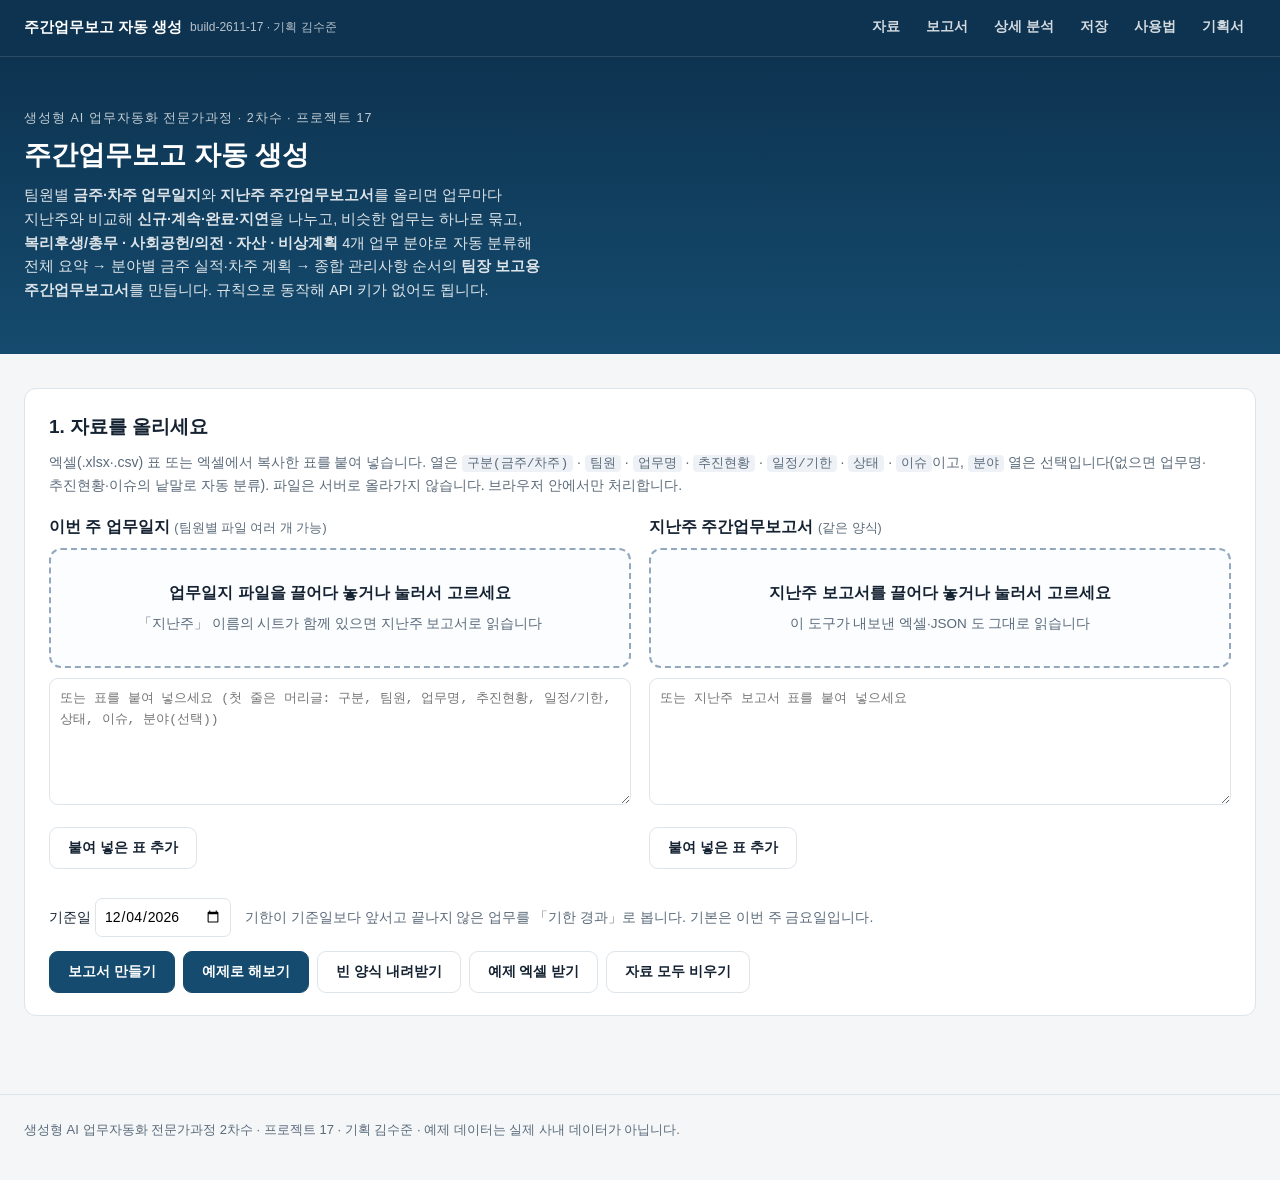
==== index.html @ 4467b403 "옛 10번(v1.1)을 17번으로 옮김 Co-Authored-By: Claude Fable 5.2 <noreply@anthropic.com>" ====
<!DOCTYPE html>
<html lang="ko">
<head>
<meta charset="UTF-8">
<meta name="viewport" content="width=device-width, initial-scale=1.0">
<title>주간업무보고 자동 생성 — 업무일지 취합과 지난주 대비 분석</title>
<meta name="description" content="팀원별 금주·차주 업무일지와 지난주 주간업무보고서를 올리면 업무별로 신규·계속·완료·지연을 구분하고, 비슷한 업무를 통합하고, 일정 변경과 주요 이슈를 모아 팀장 보고용 주간업무보고서 초안을 만듭니다. 파일은 브라우저 안에서만 처리합니다.">
<link rel="icon" href="favicon.svg" type="image/svg+xml">
<link rel="canonical" href="https://build-2611-17.jobability.co.kr/">
<meta name="robots" content="index,follow">
<meta property="og:type" content="website">
<meta property="og:site_name" content="생성형 AI 업무자동화 전문가과정 · 2차수">
<meta property="og:url" content="https://build-2611-17.jobability.co.kr/">
<meta property="og:title" content="주간업무보고 자동 생성 — 생성형 AI 업무자동화 전문가과정 2차수">
<meta property="og:description" content="업무일지와 지난주 보고서를 올리면 신규·계속·완료·지연 구분, 일정 변경, 주요 이슈, 보고서 초안까지 만듭니다.">
<meta property="og:image" content="https://build-2611-17.jobability.co.kr/og-index.png">
<meta property="og:image:width" content="1200">
<meta property="og:image:height" content="630">
<meta property="og:locale" content="ko_KR">
<meta name="twitter:card" content="summary_large_image">
<link rel="stylesheet" href="css/style.css">
<link rel="stylesheet" href="css/app.css">
</head>
<body>

<nav class="topnav" aria-label="주요 메뉴">
  <div class="topnav-inner">
    <a class="topnav-brand" href="index.html">주간업무보고 자동 생성 <small>build-2611-17 · 기획 김수준</small></a>
    <ul class="topnav-links">
      <li><a href="#s-data">자료</a></li>
      <li><a href="#s-report">보고서</a></li>
      <li><a href="#s-result">상세 분석</a></li>
      <li><a href="#s-out">저장</a></li>
      <li><a href="guide.html">사용법</a></li>
      <li><a href="plan.html">기획서</a></li>
    </ul>
  </div>
</nav>

<header class="hero"><div class="wrap">
  <div class="eyebrow">생성형 AI 업무자동화 전문가과정 · 2차수 · 프로젝트 17</div>
  <h1>주간업무보고 자동 생성</h1>
  <p>팀원별 <b>금주·차주 업무일지</b>와 <b>지난주 주간업무보고서</b>를 올리면
     업무마다 지난주와 비교해 <b>신규·계속·완료·지연</b>을 나누고, 비슷한 업무는 하나로 묶고,
     <b>복리후생/총무 · 사회공헌/의전 · 자산 · 비상계획</b> 4개 업무 분야로 자동 분류해
     전체 요약 → 분야별 금주 실적·차주 계획 → 종합 관리사항 순서의 <b>팀장 보고용 주간업무보고서</b>를 만듭니다.
     규칙으로 동작해 API 키가 없어도 됩니다.</p>
</div></header>

<main><div class="wrap">

<section id="s-data" class="card">
  <h2 style="margin-top:0">1. 자료를 올리세요</h2>
  <p class="sub">엑셀(.xlsx·.csv) 표 또는 엑셀에서 복사한 표를 붙여 넣습니다.
     열은 <code>구분(금주/차주)</code> · <code>팀원</code> · <code>업무명</code> · <code>추진현황</code> · <code>일정/기한</code> · <code>상태</code> · <code>이슈</code>이고,
     <code>분야</code> 열은 선택입니다(없으면 업무명·추진현황·이슈의 낱말로 자동 분류).
     파일은 서버로 올라가지 않습니다. 브라우저 안에서만 처리합니다.</p>
  <div class="two">
    <div class="pane">
      <h3>이번 주 업무일지 <small>(팀원별 파일 여러 개 가능)</small></h3>
      <label class="drop" id="drop-cur">
        <input type="file" id="file-cur" accept=".xlsx,.xls,.csv" multiple>
        <b>업무일지 파일을 끌어다 놓거나 눌러서 고르세요</b>
        <span>「지난주」 이름의 시트가 함께 있으면 지난주 보고서로 읽습니다</span>
      </label>
      <textarea id="text-cur" rows="5" placeholder="또는 표를 붙여 넣으세요 (첫 줄은 머리글: 구분, 팀원, 업무명, 추진현황, 일정/기한, 상태, 이슈, 분야(선택))"></textarea>
      <div class="btnrow"><button class="btn" id="add-cur">붙여 넣은 표 추가</button></div>
      <ul class="filelist" id="list-cur"></ul>
    </div>
    <div class="pane">
      <h3>지난주 주간업무보고서 <small>(같은 양식)</small></h3>
      <label class="drop" id="drop-last">
        <input type="file" id="file-last" accept=".xlsx,.xls,.csv,.json">
        <b>지난주 보고서를 끌어다 놓거나 눌러서 고르세요</b>
        <span>이 도구가 내보낸 엑셀·JSON 도 그대로 읽습니다</span>
      </label>
      <textarea id="text-last" rows="5" placeholder="또는 지난주 보고서 표를 붙여 넣으세요"></textarea>
      <div class="btnrow">
        <button class="btn" id="add-last">붙여 넣은 표 추가</button>
        <button class="btn" id="load-saved" hidden>저장해 둔 지난주 불러오기</button>
      </div>
      <ul class="filelist" id="list-last"></ul>
    </div>
  </div>
  <div class="ctrl" style="margin-top:16px">
    <label>기준일 <input type="date" id="ref"></label>
    <span class="sub">기한이 기준일보다 앞서고 끝나지 않은 업무를 「기한 경과」로 봅니다. 기본은 이번 주 금요일입니다.</span>
  </div>
  <div class="btnrow">
    <button class="btn primary" id="btn-build">보고서 만들기</button>
    <button class="btn primary" id="btn-sample">예제로 해보기</button>
    <button class="btn" id="btn-template">빈 양식 내려받기</button>
    <button class="btn" id="btn-sample-file">예제 엑셀 받기</button>
    <button class="btn" id="btn-reset">자료 모두 비우기</button>
  </div>
  <div id="data-status"></div>
</section>

<section id="s-report" class="card report" hidden>
  <h2 style="margin-top:0">2. 팀장 보고서 — 분야별 주간업무보고</h2>
  <p class="sub">Ⅰ 전체 업무 요약 → Ⅱ 분야별(복리후생/총무 · 사회공헌/의전 · 자산 · 비상계획, 고정 순서) 금주 추진실적과 차주 추진계획 → Ⅲ 종합 관리사항 순서입니다.
     분야는 업무명·추진현황·이슈의 낱말로 자동 분류한 값이고, 두 분야 점수가 비슷하거나 맞는 낱말이 없으면 「분류 확인 필요」에 둡니다.
     업무명 아래에서 분야를 고치면 이 브라우저에 저장되어 다음 주에도 같은 업무명이면 먼저 씁니다. 분야를 고쳐도 구분(신규·계속·완료·지연)은 바뀌지 않습니다.</p>
  <div class="ctrl">
    <label>팀 이름(선택) <input type="text" id="team" placeholder="예: 경영지원팀"></label>
    <button class="btn small" id="rep-open">모두 펼치기</button>
    <button class="btn small" id="rep-close">모두 접기</button>
  </div>
  <div class="btnrow" style="margin-top:4px">
    <button class="btn primary" id="btn-print">인쇄하기 (A4)</button>
    <button class="btn" id="btn-html">인쇄용 HTML 저장</button>
    <button class="btn green" id="btn-export">엑셀로 내보내기</button>
  </div>
  <div id="fields-status"></div>
  <div class="rep-head"><h3 id="rep-title"></h3></div>
  <h3 class="rep-h">Ⅰ. 전체 업무 요약</h3>
  <div id="rep-summary"></div>
  <h3 class="rep-h">Ⅱ. 분야별 주간업무보고</h3>
  <p class="sub">분야마다 <span class="wk-b wk-this">금주 주요 추진실적</span> 과 <span class="wk-b wk-next">차주 추진계획</span> 을 나누어 보입니다. 담당자별로 나누지 않고 담당자 열로 표시합니다. 업무가 없는 분야도 지우지 않고 「해당 기간 업무 없음」으로 둡니다.</p>
  <div id="rep-fields"></div>
  <h3 class="rep-h">Ⅲ. 종합 관리사항</h3>
  <div id="rep-mgmt"></div>
</section>

<section id="s-result" class="card" hidden>
  <h2 style="margin-top:0">3. 상세 분석 — 지난주 대비</h2>
  <div id="stats"></div>
  <h3>업무별 추진현황</h3>
  <p class="sub"><span class="calc-b">자동</span> 구분은 지난주 보고서와 비교해 판정한 값입니다.
     <span class="calc-b">통합</span> 은 비슷한 업무명을 하나로 묶은 줄입니다.
     분야 옆 작은 표시는 그 값이 어디서 왔는지(자동 · 일지 분야 열 · 지난주 분야 · 화면에서 고침)입니다.
     날짜 뒤 <b>*</b> 는 연도가 없어 기준일 연도로 보충한 값입니다.</p>
  <div class="ctrl" id="filter"></div>
  <div class="tablewrap" id="rows"></div>
  <div class="grid2">
    <div><h3>일정 변경</h3><div id="changes"></div></div>
    <div><h3>주요 이슈</h3><div id="issues"></div></div>
  </div>
  <h3>지난주에 있었는데 이번 주 일지에 없는 업무</h3>
  <div id="missing"></div>
  <h3>차주 계획</h3>
  <div class="tablewrap" id="plan"></div>
</section>

<section id="s-out" class="card" hidden>
  <h2 style="margin-top:0">4. 요약 문장과 다음 주를 위한 저장</h2>
  <div id="draft" class="draftbox"></div>

  <details class="ai" id="ai-box">
    <summary>AI 로 요약 문장 다듬기 (선택)</summary>
    <p class="sub">규칙으로 만든 요약을 보고서 문체로 다듬습니다. 숫자·날짜·업무명은 바꾸지 않도록 요청합니다.
       키는 이 브라우저에만 저장됩니다. 보내기 전에 한 번 더 묻습니다.</p>
    <div class="form">
      <label>제공자
        <select id="ai-provider">
          <option value="openai">OpenAI (gpt-4o-mini)</option>
          <option value="anthropic">Anthropic (claude-haiku-5-5)</option>
        </select></label>
      <label class="wide">API 키 <input type="password" id="ai-key" autocomplete="off" placeholder="sk-..."></label>
    </div>
    <div class="btnrow">
      <button class="btn" id="ai-run">AI 로 다듬기</button>
      <button class="btn" id="ai-forget">저장된 키 지우기</button>
    </div>
    <div id="ai-out"></div>
  </details>

  <h3>다음 주를 위해 저장</h3>
  <p class="sub">이번 주 결과(분야 포함)와 화면에서 고친 분야를 다음 주의 「지난주 보고서」로 남깁니다. 브라우저 저장소 또는 JSON 파일로 저장합니다.
     내보낸 엑셀의 「다음주_지난주용」 시트도 다음 주에 그대로 올릴 수 있습니다.</p>
  <div class="btnrow">
    <button class="btn" id="btn-save">이 브라우저에 저장</button>
    <button class="btn" id="btn-json">JSON 파일로 저장</button>
  </div>
  <div id="save-status"></div>
</section>

</div></main>

<footer><div class="wrap">
  생성형 AI 업무자동화 전문가과정 2차수 · 프로젝트 17 · 기획 김수준 ·
  예제 데이터는 실제 사내 데이터가 아닙니다.
</div></footer>

<iframe id="print-frame" title="인쇄용" hidden></iframe>
<script src="lib/xlsx.full.min.js"></script>
<script src="js/report.js"></script>
<script src="js/app.js"></script>
</body>
</html>
---- css/style.css ----
:root{
  --bg:#f4f6f8; --card:#fff; --ink:#152232; --sub:#5b6b7b; --line:#dde4ea;
  --brand:#154b6e; --brand-deep:#0d3350; --accent:#0b6e99;
  --ok:#0a6045; --warn:#7a4f00; --danger:#c8341f;
  --wrap:1320px; --pad:24px;
}
@media (max-width:640px){ :root{ --pad:16px; } }
*{box-sizing:border-box; margin:0; padding:0;}
html,body{background:var(--bg); color:var(--ink);
  font-family:"Pretendard","Apple SD Gothic Neo","Malgun Gothic",sans-serif;}
body{font-size:15px; line-height:1.65; word-break:keep-all; overflow-wrap:break-word;}

/* 상단 바는 고정 — 표를 아래로 훑는 동안에도 조작부가 보여야 한다.
   sticky 가 아니라 fixed 다: 조상에 overflow 가 걸리면 sticky 는 조용히 죽는다. */
.topnav{position:fixed; top:0; left:0; right:0; z-index:40;
  background:var(--brand-deep); border-bottom:1px solid rgba(255,255,255,.12);}
.topnav-inner{display:flex; align-items:center; justify-content:space-between;
  gap:20px; max-width:var(--wrap); margin:0 auto; padding:0 var(--pad); min-height:56px;}
.topnav-brand{display:flex; align-items:center; min-height:56px; color:#fff;
  font-weight:750; font-size:14.5px; text-decoration:none; white-space:nowrap;}
.topnav-brand small{font-weight:400; opacity:.7; font-size:12px; margin-left:8px;}
.topnav-links{display:flex; align-items:center; gap:2px; list-style:none; margin:0; padding:0;
  overflow-x:auto; scrollbar-width:none;}
.topnav-links::-webkit-scrollbar{display:none;}
.topnav-links a{display:flex; align-items:center; min-height:56px; padding:0 12px;
  color:rgba(255,255,255,.82); text-decoration:none; font-size:13.5px; font-weight:600;
  white-space:nowrap; border-bottom:2px solid transparent;}
.topnav-links a:hover{color:#fff;}
.topnav-links a.active{color:#fff; border-bottom-color:#7ec8a0;}
@media (max-width:860px){
  .topnav-inner{gap:10px; padding:0 14px; min-height:52px;}
  .topnav-brand{min-height:52px; font-size:13.5px;} .topnav-brand small{display:none;}
  .topnav-links a{min-height:52px; padding:0 9px; font-size:13px;}
}

.hero{background:linear-gradient(180deg,var(--brand-deep),var(--brand)); color:#fff;
  padding:52px 0 38px; margin-top:56px;}
@media (max-width:860px){ .hero{margin-top:52px; padding:38px 0 28px;} }
.hero .eyebrow{font-size:12.5px; letter-spacing:.08em; opacity:.75; margin-bottom:9px;}
.hero h1{font-size:27px; line-height:1.3; font-weight:750; margin-bottom:11px;}
.hero p{max-width:66ch; color:rgba(255,255,255,.86); font-size:14.5px;}
main{padding:34px 0 60px;}
.wrap{max-width:var(--wrap); margin:0 auto; padding:0 var(--pad);}

h2{font-size:19px; font-weight:700; margin:32px 0 8px;}
main > .wrap > :first-child{margin-top:0;}
p{margin:0 0 13px;} .sub{color:var(--sub); font-size:14px;}
code{font-family:ui-monospace,SFMono-Regular,Menlo,monospace; font-size:.92em;
  background:#eef2f6; border-radius:4px; padding:1px 5px;}

.card{background:var(--card); border:1px solid var(--line); border-radius:12px;
  padding:22px 24px; margin-bottom:18px;}
.drop{display:block; border:2px dashed #93a7bd; border-radius:12px; background:#fbfdff;
  padding:30px 20px; text-align:center; cursor:pointer; transition:border-color .15s,background .15s;}
.drop:hover,.drop.over{border-color:var(--accent); background:#f0f8fc;}
.drop b{display:block; font-size:15.5px; margin-bottom:5px;}
.drop span{color:var(--sub); font-size:13.5px;}
input[type=file]{display:none;}

.btn{display:inline-flex; align-items:center; justify-content:center; gap:6px;
  min-height:42px; padding:0 18px; border-radius:9px; border:1px solid var(--line);
  background:#fff; color:var(--ink); font-size:14px; font-weight:650; cursor:pointer;}
.btn:hover{border-color:#9fb2c4;}
.btn.primary{background:var(--brand); border-color:var(--brand); color:#fff;}
.btn.primary:hover{background:var(--brand-deep);}
.btn.green{background:var(--ok); border-color:var(--ok); color:#fff;}
.btn:disabled{opacity:.45; cursor:not-allowed;}
.btnrow{display:flex; flex-wrap:wrap; gap:8px; margin-top:14px;}

.note{border-left:4px solid var(--accent); background:#eef6fa; color:#0b3a4f;
  padding:13px 15px; border-radius:8px; font-size:14px; margin:14px 0;}
.warn{border-left:4px solid var(--danger); background:#fdeae7; color:#7a1a0c;
  padding:13px 15px; border-radius:8px; font-size:14px; margin:14px 0;}
.ok{border-left:4px solid var(--ok); background:#e9f6f0; color:#08422a;
  padding:13px 15px; border-radius:8px; font-size:14px; margin:14px 0;}

.tablewrap{overflow-x:auto; border:1px solid var(--line); border-radius:10px; background:#fff; max-height:70vh;}
table{border-collapse:collapse; width:100%; font-size:13px;}
th,td{border-bottom:1px solid var(--line); padding:8px 11px; text-align:left; white-space:nowrap;}
th{background:#eef2f6; font-weight:700; position:sticky; top:0; z-index:1;}
tr:last-child td{border-bottom:0;}
td.num{text-align:right; font-variant-numeric:tabular-nums;}
td.mono{font-family:ui-monospace,SFMono-Regular,Menlo,monospace;}
tr.flag td{background:#fdf3f1;}
/* 계산으로 채운 값은 문서에 적혀 있던 값과 **신뢰도가 다르다.**
   같은 모양으로 두면 사람이 구분하지 못한 채 그대로 믿게 된다. */
td .calc{display:inline-block; margin-left:5px; font-size:10.5px; font-weight:700;
  color:#0b3a4f; background:#dceaf3; border-radius:4px; padding:1px 5px; vertical-align:middle;}
.rev{color:var(--danger); font-weight:650; white-space:normal; min-width:240px;}

.filelist{margin:13px 0 0; padding:0; list-style:none; font-size:13.5px;}
.filelist li{padding:6px 0; border-bottom:1px solid var(--line); color:var(--sub);
  display:flex; justify-content:space-between; gap:10px;}
.filelist li:last-child{border-bottom:0;}
.stats{display:flex; flex-wrap:wrap; gap:10px; margin:14px 0 0;}
.stat{background:#eef2f6; border-radius:9px; padding:9px 14px; font-size:13.5px;}
.stat b{font-size:17px; display:block; font-variant-numeric:tabular-nums;}
footer{border-top:1px solid var(--line); padding:24px 0 40px; color:var(--sub); font-size:13px;}
---- css/app.css ----
/* 이 앱 전용 — 공통 style.css 뒤에 읽는다 */
[hidden]{display:none !important;}
h3{font-size:16px; font-weight:700; margin:24px 0 8px;}
h3 small{font-weight:400; color:var(--sub); font-size:12.5px;}
.pane h3{margin-top:4px;}
.two{display:grid; grid-template-columns:repeat(auto-fit,minmax(min(100%,340px),1fr)); gap:18px; margin-top:8px;}
.grid2{display:grid; grid-template-columns:repeat(auto-fit,minmax(min(100%,380px),1fr)); gap:0 22px;}
.pane{min-width:0;}
textarea{width:100%; margin-top:10px; font:inherit; font-size:13px; padding:9px 10px; border:1px solid var(--line);
  border-radius:9px; background:#fff; resize:vertical; font-family:ui-monospace,SFMono-Regular,Menlo,monospace;}
.ctrl{display:flex; flex-wrap:wrap; align-items:center; gap:10px 14px; margin:6px 0 12px; font-size:14px;}
.ctrl input,.ctrl select,.form input,.form select{font:inherit; font-size:14px; padding:6px 8px; border:1px solid var(--line); border-radius:7px; background:#fff; max-width:100%;}
.filelist li .x{border:0; background:none; color:var(--danger); cursor:pointer; font-size:12.5px; text-decoration:underline; flex:none;}
.filelist li span{min-width:0;}

/* 구분 — 색만으로 구분하지 않도록 글자를 함께 쓴다 */
.cat{display:inline-block; font-size:12px; font-weight:700; border-radius:5px; padding:1px 8px; white-space:nowrap;}
.cat-delayed{background:#fbe1dc; color:#8a1d10;} .cat-new{background:#dcecf6; color:#0b3a4f;}
.cat-ongoing{background:#eef2f6; color:#33475b;} .cat-done{background:#dff1e7; color:#08422a;}
.chip{display:inline-flex; align-items:center; gap:6px; border:1px solid var(--line); background:#fff; border-radius:999px;
  padding:4px 12px; font-size:13px; cursor:pointer; font-weight:600; color:var(--ink);}
.chip.on{border-color:var(--brand); background:#e6eef4;}
.calc-b,td .calc{display:inline-block; font-size:10.5px; font-weight:700; color:#0b3a4f; background:#dceaf3; border-radius:4px; padding:1px 5px; vertical-align:middle;}
td .calc{margin-left:5px;}
td.wrap{white-space:normal; min-width:200px; max-width:420px;}
td .why{display:block; color:var(--danger); font-size:12.5px; margin-top:3px;}
td .was{display:block; color:var(--sub); font-size:12px; margin-top:3px;}
td .iss{display:block; color:#7a4f00; font-size:12.5px; margin-top:3px;}
.mini{list-style:none; margin:0; padding:0; font-size:14px;}
.mini li{padding:7px 0; border-bottom:1px solid var(--line);}
.mini li:last-child{border-bottom:0;}
.mini small{color:var(--sub);}
.stat.s-delayed{background:#fbe1dc;} .stat.s-new{background:#dcecf6;} .stat.s-done{background:#dff1e7;}

.draftbox{border:1px solid var(--line); border-radius:10px; padding:16px 18px; background:#fbfdff;}
.draftbox h4{font-size:15px; margin:0 0 8px;}
.draftbox ul{margin:0 0 0 18px;}
.draftbox li{margin:4px 0;}
.ai{margin:16px 0; border:1px solid #d9cdf0; border-radius:10px; padding:12px 16px; background:#faf7ff;}
.ai summary{cursor:pointer; font-weight:700; color:#4a2e86;}
.ai .sub{margin-top:8px;}
.ai-draft{border-left:4px solid #7a5bb8; background:#f3edfc; border-radius:8px; padding:12px 14px; margin-top:12px; font-size:14px;}
.ai-draft .tag{display:inline-block; font-size:11.5px; font-weight:700; background:#7a5bb8; color:#fff; border-radius:4px; padding:1px 7px; margin-bottom:6px;}
.ai-draft ul{margin:4px 0 0 18px;}
.form{display:grid; grid-template-columns:repeat(auto-fill,minmax(min(100%,220px),1fr)); gap:10px 12px; align-items:end; margin:12px 0;}
.form label{display:flex; flex-direction:column; gap:4px; font-size:13px; color:var(--sub);}
.form label.chk{flex-direction:row; align-items:center; gap:6px;}
.form label.wide{grid-column:1/-1;}
.stat.s-unsure{background:#fbe1dc;}
.btn.small{min-height:32px; padding:0 12px; font-size:13px;}

/* ---------- 팀장 보고서 (v1.1) — 공식 업무보고서에 어울리는 차분한 모양 ---------- */
.report .rep-head{margin:18px 0 4px; padding:10px 14px; border:1px solid var(--line); border-left:4px solid var(--brand); background:#fbfdff; border-radius:8px;}
.report .rep-head h3{margin:0; font-size:16px;}
.report h3.rep-h{font-size:17px; margin:26px 0 8px; padding-bottom:6px; border-bottom:2px solid var(--brand); color:var(--brand-deep);}
.report h4{font-size:14px; font-weight:700; margin:12px 0 6px;}
.sumgrid{display:grid; grid-template-columns:repeat(auto-fit,minmax(min(100%,130px),1fr)); gap:8px; margin:6px 0 12px;}
.sum{border:1px solid var(--line); border-radius:9px; padding:9px 12px; background:#f8fafc; font-size:13px; color:var(--sub);}
.sum b{display:block; font-size:20px; color:var(--ink); font-variant-numeric:tabular-nums; line-height:1.2;}
.sum small{display:block; font-size:11.5px;}
.sum.s-done{background:#e9f6f0;} .sum.s-delayed{background:#fbe1dc;} .sum.s-dec{background:#fff4df;}
table.fcount td,table.fcount th{white-space:nowrap;}
table.fcount td:not(:first-child),table.fcount th:not(:first-child){text-align:right; font-variant-numeric:tabular-nums;}
table.fcount tr.unsure td{color:#8a1d10;} table.fcount tr.empty td{color:var(--sub);}
table.fcount tr.total td{font-weight:700; background:#f4f6f8;} table.fcount td.hot{color:var(--danger); font-weight:700;}
table.fcount a{color:inherit; text-decoration:none; border-bottom:1px dotted #9fb2c4;}
.lines{margin:0 0 0 18px; font-size:14px;} .lines li{margin:3px 0;}
.ai-tag{display:inline-block; font-size:11px; font-weight:700; background:#7a5bb8; color:#fff; border-radius:4px; padding:1px 7px; vertical-align:middle;}
.boxes{margin-top:6px;} .grid3{display:grid; grid-template-columns:repeat(auto-fill,minmax(min(100%,300px),1fr)); gap:10px;}
.box{border:1px solid var(--line); border-radius:9px; padding:10px 14px; background:#fff; min-width:0; margin-bottom:10px;}
.box h4{margin:0 0 6px;}
.box.box-hot{border-color:#efc3bb; background:#fffaf9;} .box.box-dec{border-color:#ecd39b; background:#fffcf4;}
.none{color:var(--sub); font-size:13.5px; margin:4px 0 8px;}
.kind{display:inline-block; font-size:11px; font-weight:700; border-radius:4px; padding:1px 6px; margin-right:6px; background:#eef2f6; color:#33475b; vertical-align:middle;}
.kind.k-overdue{background:#fbe1dc; color:#8a1d10;} .kind.k-decision{background:#fff1cf; color:#6b4a00;} .kind.k-gone{background:#fbe1dc; color:#8a1d10;} .kind.k-unsure{background:#efe7fb; color:#4a2e86;}

details.field{border:1px solid var(--line); border-radius:10px; margin:10px 0; background:#fff; overflow:hidden;}
details.field summary{list-style:none; cursor:pointer; display:flex; flex-wrap:wrap; align-items:center; gap:6px 12px;
  padding:11px 16px; background:#eef2f6; border-left:5px solid var(--brand); font-size:15px; font-weight:700; color:var(--brand-deep);}
details.field summary::-webkit-details-marker{display:none;}
details.field .fno{font-variant-numeric:tabular-nums;} details.field .fname{flex:1 1 auto; min-width:0;}
details.field .fcounts{font-size:13px; font-weight:500; color:var(--sub);} details.field .fcounts b{color:var(--ink);} details.field .fcounts b.hot{color:var(--danger);}
details.field .tog{width:10px; height:10px; border-right:2px solid var(--brand-deep); border-bottom:2px solid var(--brand-deep); transform:rotate(45deg); margin:0 4px 4px 0; transition:transform .15s;}
details.field[open] .tog{transform:rotate(-135deg); margin:4px 4px 0 0;}
details.field.unsure summary{border-left-color:var(--danger); background:#fdf0ee; color:#7a1a0c;}
details.field.empty summary{color:var(--sub); border-left-color:#9fb2c4;}
details.field .fbody{padding:6px 16px 14px;}
h4.wk{display:inline-block; font-size:13.5px; margin:12px 0 6px; padding:3px 11px; border-radius:6px; border-left:4px solid;}
h4.wk small{font-weight:400; color:var(--sub); margin-left:6px;}
.wk-this{background:#eef2f6; border-color:var(--brand); color:var(--brand-deep);} .wk-next{background:#e9f1ea; border-color:#2f7d4f; color:#1f5a38;}
.wk-b{display:inline-block; font-size:12px; font-weight:700; padding:1px 8px; border-radius:5px; border-left:3px solid;}
table.ft{font-size:13px;} table.ft th{font-size:12.5px;}
table.ft-next tbody{background:#fbfdfb;}
table.ft tr.c-delayed td{background:#fff6f4;} table.ft tr.overdue td.due{color:var(--danger); font-weight:700;}
table.ft tr.overdue td:first-child{box-shadow:inset 4px 0 0 var(--danger);}
table.ft tr.soon td.due{font-weight:700;}
td.overdue{color:var(--danger); font-weight:700;}
td.delta{max-width:260px; font-size:12.5px; color:var(--sub);}
.fsel-row{margin-top:5px;} .fsel{font:inherit; font-size:12px; padding:2px 4px; border:1px solid var(--line); border-radius:6px; background:#fff; color:var(--sub); max-width:100%;}
.fsel:focus{outline:2px solid var(--accent); color:var(--ink);}
.fb{display:inline-block; font-size:12px; font-weight:700; border-radius:5px; padding:1px 7px; white-space:nowrap; background:#eef2f6; color:#33475b;}
.fb-welfare{background:#e3ecf5; color:#1e3f5e;} .fb-social{background:#e6f0e8; color:#1f5a38;} .fb-asset{background:#f1ecdf; color:#5b4600;} .fb-emergency{background:#f7e3e0; color:#7a1a0c;}
.fb-unsure{background:#efe7fb; color:#4a2e86; border:1px dashed #b39ddb;}
td.fcell .calc{display:block; margin:3px 0 0;}
@media (max-width:640px){ .card{padding:18px 16px;} .drop{padding:22px 14px;} details.field summary{padding:10px 12px; font-size:14px;} details.field .fbody{padding:4px 10px 12px;} }
@media print{ .topnav,.hero,footer,#s-data,#s-out,.btnrow,.ctrl{display:none !important;} .card{border:0; padding:0;} details.field{break-inside:auto;} }
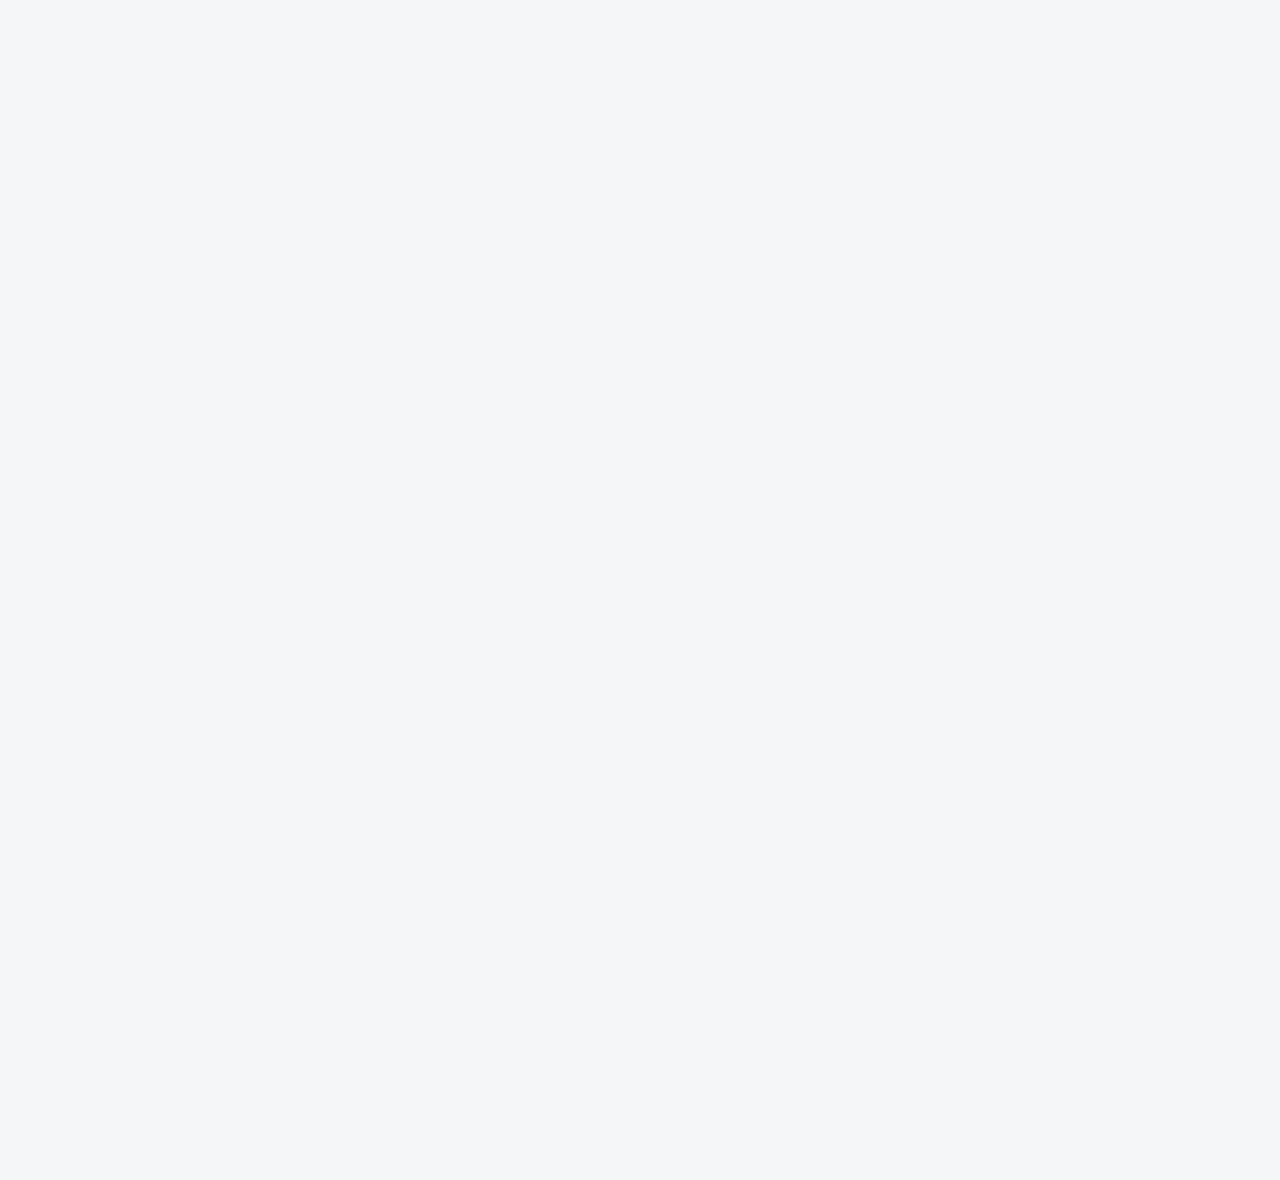
==== commit 05972fbb: "마무리: 로그인 · 게시판 · 첫 화면(판 2026-11-13.1) · 개발 자료 전체 Co-Authored-By: Claude Fable 5.2 <noreply@anthropic" ====
--- a/index.html
+++ b/index.html
@@ -20,6 +20,12 @@
 <meta name="twitter:card" content="summary_large_image">
 <link rel="stylesheet" href="css/style.css">
 <link rel="stylesheet" href="css/app.css">
+<!-- auth-kit: 로그인 전에는 도구 화면을 감춘다(js/auth.js 가 판정 뒤 푼다) -->
+<script>document.documentElement.classList.add('auth-lock')</script>
+<link rel="stylesheet" href="css/auth.css?v=2026-11-13.1">
+<link rel="stylesheet" href="css/board.css?v=2026-11-13.1">
+<link rel="stylesheet" href="css/kit-build.css?v=2026-11-13.1">
+<!-- /auth-kit -->
 </head>
 <body>
 
@@ -186,5 +192,12 @@
 <script src="lib/xlsx.full.min.js"></script>
 <script src="js/report.js"></script>
 <script src="js/app.js"></script>
+<!-- auth-kit: 로그인 · 사용 신청 · 승인 · 게시판(키트 정본 data10-00/kit/auth, 적용 build-2611-00/tools/kit) -->
+<script src="vendor/supabase.js?v=2026-11-13.1"></script>
+<script src="js/auth-config.js?v=2026-11-13.1"></script>
+<script src="js/kit-build.js?v=2026-11-13.1"></script>
+<script src="js/board.js?v=2026-11-13.1"></script>
+<script src="js/auth.js?v=2026-11-13.1"></script>
+<!-- /auth-kit -->
 </body>
 </html>
--- a/css/auth.css
+++ b/css/auth.css
@@ -0,0 +1,571 @@
+/* data10 로그인 키트 — 정본: data10-00/kit/auth/css/auth.css (사본을 직접 고치지 말 것)
+   로그인 전 대문 · 사용 신청 · 승인 대기 · 구성원 관리 창. 클래스는 모두 ag- / auth- 로 시작해 도구 화면과 섞이지 않는다. */
+:root {
+  --ag-ink: #172334; --ag-sub: #55657a; --ag-line: #d6dee8; --ag-bg: #f3f6f9;
+  --ag-navy: #13274b; --ag-navy-2: #0c1b36; --ag-brand: #1f5fa8; --ag-brand-d: #174a84;
+  --ag-ok: #1b6e3a; --ag-ok-bg: #e5f3ea; --ag-err: #b3261e; --ag-err-bg: #fdecea; --ag-warn: #7a5200; --ag-warn-bg: #fff4d6;
+  --ag-accent: #a9c2e2;
+  --ag-pad: 20px;
+}
+@media (min-width: 640px) { :root { --ag-pad: 28px; } }
+@media (min-width: 1024px) { :root { --ag-pad: 40px; } }
+
+/* 로그인 전에는 도구 화면을 감춘다(자리는 그대로 — 그래프 폭 계산이 흔들리지 않게 visibility) */
+html.auth-lock body > *:not(#authGate) { visibility: hidden; }
+html.auth-lock body { overflow: hidden; }
+
+.ag {
+  position: fixed; inset: 0; z-index: 2000; overflow-y: auto; -webkit-overflow-scrolling: touch;
+  background: var(--ag-bg); color: var(--ag-ink);
+  font: 16px/1.65 Pretendard, 'Apple SD Gothic Neo', 'Malgun Gothic', 'Noto Sans KR', sans-serif;
+  word-break: keep-all; overflow-wrap: break-word;
+}
+.ag[hidden] { display: none; }
+.ag *, .ag *::before, .ag *::after, .ag-modal * { box-sizing: border-box; }
+
+.ag-wrap {
+  max-width: calc(1180px + 2 * var(--ag-pad)); margin: 0 auto; padding: 0 var(--ag-pad);
+  display: grid; grid-template-columns: minmax(0, 1fr); gap: 0;
+}
+.ag-hero {
+  background: linear-gradient(160deg, var(--ag-navy) 0%, var(--ag-navy-2) 100%); color: #fff;
+  margin: 0 calc(-1 * var(--ag-pad)); padding: 36px var(--ag-pad) 32px;
+}
+.ag-side { padding: 24px 0 8px; }
+@media (min-width: 960px) {
+  .ag { background: linear-gradient(90deg, var(--ag-navy-2) 0, var(--ag-navy-2) 50%, var(--ag-bg) 50%); }
+  .ag-wrap { grid-template-columns: minmax(0, 1fr) minmax(0, 1fr); min-height: calc(100vh - 48px); align-items: center; }
+  .ag-hero { margin: 0; padding: 56px 48px 56px 0; background: none; min-height: 100%; display: flex; flex-direction: column; justify-content: center; }
+  .ag-side { padding: 56px 0 56px 48px; }
+}
+.ag-eyebrow { margin: 0 0 10px; font-size: 13.5px; letter-spacing: .02em; color: var(--ag-accent); }
+.ag-hero h1 { margin: 0 0 14px; font-size: clamp(26px, 3.6vw, 38px); line-height: 1.3; color: #fff; font-weight: 800; }
+.ag-lead { margin: 0 0 24px; color: #d7e3f2; font-size: 16.5px; max-width: 640px; }
+.ag-feats { list-style: none; margin: 0 0 24px; padding: 0; display: grid; grid-template-columns: minmax(0, 1fr); gap: 10px; }
+@media (min-width: 640px) { .ag-feats { grid-template-columns: repeat(2, minmax(0, 1fr)); } }
+.ag-feats li { border: 1px solid rgba(255, 255, 255, .14); border-radius: 12px; padding: 14px 16px; background: rgba(255, 255, 255, .05); }
+.ag-feats b { display: block; color: #fff; font-size: 15.5px; margin-bottom: 4px; }
+.ag-feats span { display: block; color: #c4d3e6; font-size: 14px; line-height: 1.55; }
+.ag-flow-t { margin: 0 0 8px; font-size: 13.5px; color: #a9c2e2; }
+.ag-flow ol { list-style: none; margin: 0; padding: 0; display: flex; flex-wrap: wrap; gap: 8px; }
+.ag-flow li { display: inline-flex; align-items: center; gap: 8px; padding: 6px 12px 6px 6px; border-radius: 999px; background: rgba(255, 255, 255, .08); color: #e6eef8; font-size: 14px; }
+.ag-n { display: inline-grid; place-items: center; width: 24px; height: 24px; border-radius: 50%; background: #fff; color: var(--ag-navy); font-weight: 700; font-size: 13px; }
+
+.ag-card { background: #fff; border: 1px solid var(--ag-line); border-radius: 16px; padding: 26px 24px; box-shadow: 0 10px 30px rgba(15, 30, 55, .08); max-width: 460px; margin: 0 auto; }
+.ag-card h2 { margin: 6px 0 8px; font-size: 21px; color: var(--ag-ink); }
+.ag-card p { margin: 0 0 12px; }
+.ag-sub { color: var(--ag-sub); font-size: 14.5px; }
+.ag-tabs { display: flex; gap: 4px; padding: 4px; background: #eef2f6; border-radius: 10px; margin: 0 0 18px; }
+.ag-tabs button { flex: 1; border: 0; background: transparent; padding: 9px 10px; border-radius: 8px; font: inherit; font-weight: 600; color: var(--ag-sub); cursor: pointer; }
+.ag-tabs button[aria-selected="true"] { background: #fff; color: var(--ag-ink); box-shadow: 0 1px 3px rgba(0, 0, 0, .1); }
+.ag-form { display: grid; gap: 12px; }
+.ag-form label { display: grid; gap: 5px; font-size: 14px; font-weight: 600; color: var(--ag-ink); }
+.ag-form small { font-weight: 400; color: var(--ag-sub); }
+.ag-form input { font: inherit; font-size: 16px; font-weight: 400; padding: 10px 12px; border: 1px solid var(--ag-line); border-radius: 9px; background: #fff; color: var(--ag-ink); width: 100%; }
+.ag-form input::placeholder { color: #8a97a8; font-weight: 400; }
+.ag-form input:focus { outline: 2px solid var(--ag-brand); outline-offset: 1px; border-color: var(--ag-brand); }
+.ag-btn { font: inherit; font-weight: 700; display: inline-flex; align-items: center; justify-content: center; gap: 6px; min-height: 44px; padding: 8px 16px;
+  border-radius: 10px; border: 1px solid var(--ag-line); background: #fff; color: var(--ag-ink); cursor: pointer; width: 100%; }
+.ag-btn:hover { border-color: var(--ag-brand); }
+.ag-btn:disabled { opacity: .6; cursor: progress; }
+.ag-primary { background: var(--ag-brand); border-color: var(--ag-brand); color: #fff; }
+.ag-primary:hover { background: var(--ag-brand-d); }
+.ag-kakao { background: #fee500; border-color: #fee500; color: #191600; }
+.ag-or { display: flex; align-items: center; gap: 10px; color: var(--ag-sub); font-size: 13px; margin: 14px 0; }
+.ag-or::before, .ag-or::after { content: ''; flex: 1; height: 1px; background: var(--ag-line); }
+.ag-hint { margin: 14px 0 0 !important; color: var(--ag-sub); font-size: 13.5px; }
+.ag-msg { margin: 12px 0 0 !important; font-size: 14px; min-height: 1em; color: var(--ag-sub); }
+.ag-msg:empty { display: none; }
+.ag-msg.is-err { color: var(--ag-err); background: var(--ag-err-bg); padding: 8px 12px; border-radius: 8px; }
+.ag-msg.is-ok { color: var(--ag-ok); background: var(--ag-ok-bg); padding: 8px 12px; border-radius: 8px; }
+.ag-link { border: 0; background: none; color: var(--ag-sub); text-decoration: underline; font: inherit; font-size: 14px; cursor: pointer; margin-top: 14px; padding: 6px 0; }
+.ag-badge { display: inline-block; padding: 3px 10px; border-radius: 999px; background: var(--ag-warn-bg); color: var(--ag-warn); font-size: 13px; font-weight: 700; }
+.ag-badge.is-off { background: var(--ag-err-bg); color: var(--ag-err); }
+.ag-claim { margin-top: 16px; padding: 14px; border: 1px dashed var(--ag-line); border-radius: 10px; font-size: 14px; color: var(--ag-sub); }
+.ag-foot { text-align: center; color: var(--ag-sub); font-size: 13px; margin: 0; padding: 14px var(--ag-pad) 22px; }
+@media (min-width: 960px) { .ag-foot { color: #8fa3bd; text-align: left; max-width: calc(1180px + 2 * var(--ag-pad)); margin: 0 auto; } }
+
+/* 상단 바 계정 칩 */
+.auth-chip { display: flex; align-items: center; gap: 6px; margin-left: auto; flex-wrap: nowrap; font-size: 13.5px; }
+.auth-chip.is-float { position: fixed; top: 10px; right: 10px; z-index: 1500; background: #fff; border: 1px solid var(--ag-line); border-radius: 999px; padding: 4px 6px 4px 12px; }
+.auth-chip-name { max-width: 9em; overflow: hidden; text-overflow: ellipsis; white-space: nowrap; font-weight: 600; }
+.auth-chip-btn { font: inherit; font-size: 13px; border: 1px solid var(--ag-line); background: #fff; color: var(--ag-ink); border-radius: 8px; padding: 5px 10px; cursor: pointer; white-space: nowrap; display: inline-flex; align-items: center; gap: 4px; }
+.auth-chip-btn:hover { border-color: var(--ag-brand); color: var(--ag-brand); }
+.auth-chip-n { display: inline-grid; place-items: center; min-width: 18px; height: 18px; padding: 0 5px; border-radius: 9px; background: var(--ag-err); color: #fff; font-size: 11.5px; font-weight: 700; }
+.auth-chip-n[hidden] { display: none; }
+@media (max-width: 639px) { .auth-chip-name { display: none; } }
+
+/* 구성원 관리 창 */
+.ag-modal { position: fixed; inset: 0; z-index: 2100; background: rgba(10, 20, 35, .5); display: flex; align-items: flex-start; justify-content: center; padding: 24px 12px; overflow-y: auto;
+  font: 15px/1.6 Pretendard, 'Apple SD Gothic Neo', 'Malgun Gothic', sans-serif; color: var(--ag-ink); word-break: keep-all; overflow-wrap: break-word; }
+.ag-modal[hidden] { display: none; }
+.ag-panel { background: #fff; border-radius: 14px; width: 100%; max-width: 980px; padding: 20px 22px 24px; }
+.ag-panel-h { display: flex; align-items: center; justify-content: space-between; gap: 12px; }
+.ag-panel-h h2 { margin: 0; font-size: 20px; }
+.ag-x { border: 0; background: none; font-size: 26px; line-height: 1; cursor: pointer; color: var(--ag-sub); padding: 4px 8px; }
+.ag-panel .ag-tabs { max-width: 320px; margin: 12px 0; }
+.ag-tablewrap { overflow-x: auto; }
+.ag-table { width: 100%; border-collapse: collapse; font-size: 14.5px; }
+.ag-table th, .ag-table td { text-align: left; vertical-align: top; padding: 10px 8px; border-bottom: 1px solid var(--ag-line); }
+.ag-table th { background: #f1f4f8; font-size: 13.5px; white-space: nowrap; }
+.ag-table small { color: var(--ag-sub); }
+.ag-acts { display: flex; flex-wrap: wrap; gap: 6px; min-width: 150px; }
+.ag-btn.ag-sm { width: auto; min-height: 34px; padding: 4px 10px; font-size: 13.5px; }
+.ag-st { display: inline-block; padding: 1px 8px; border-radius: 999px; font-size: 12.5px; font-weight: 700; background: #eef2f6; color: var(--ag-sub); }
+.ag-st.is-pending { background: var(--ag-warn-bg); color: var(--ag-warn); }
+.ag-st.is-active { background: var(--ag-ok-bg); color: var(--ag-ok); }
+.ag-st.is-disabled { background: var(--ag-err-bg); color: var(--ag-err); }
+.ag-st.is-admin { background: #e6eef9; color: var(--ag-brand-d); }
+/* 밝은 테마(plan.json landing.theme = "light") — 바탕은 --ag-bg, 글자는 --ag-ink, 강조는 --ag-accent */
+.ag-light, .ag-light .ag-hero { background: var(--ag-bg); }
+@media (min-width: 960px) { .ag.ag-light { background: var(--ag-bg); } }
+.ag-light .ag-hero { color: var(--ag-ink); }
+.ag-light .ag-hero h1 { color: var(--ag-navy); font-size: clamp(30px, 4.2vw, 46px); line-height: 1.25; }
+.ag-light .ag-eyebrow { font-size: 16px; font-weight: 700; }
+.ag-light .ag-lead { color: var(--ag-sub); font-size: 17px; }
+.ag-light .ag-feats li { background: #fff; border-color: var(--ag-line); }
+.ag-light .ag-feats b { color: var(--ag-ink); }
+.ag-light .ag-feats span { color: var(--ag-sub); }
+.ag-light .ag-flow-t { color: var(--ag-sub); }
+.ag-light .ag-flow li { background: #fff; color: var(--ag-ink); border: 1px solid var(--ag-line); }
+.ag-light .ag-n { background: var(--ag-navy); color: #fff; }
+.ag-light .ag-primary { background: var(--ag-navy); border-color: var(--ag-navy); }
+.ag-light .ag-primary:hover { background: var(--ag-navy-2); }
+@media (min-width: 960px) { .ag-light .ag-foot { color: var(--ag-sub); } }
+/* 대문 그림(SVG) — 현장 데이터 → 관리도. 색은 currentColor 하나로(테마마다 .ag-art color 만 바꾼다) */
+.ag-hero { position: relative; overflow: hidden; }
+.ag-hero > :not(.ag-art) { position: relative; z-index: 1; }
+.ag-art { position: absolute; z-index: 0; pointer-events: none; color: #7fa6d6; opacity: .3;
+  right: -40px; top: 8px; width: min(560px, 78%); height: auto; }
+.ag-par { transition: transform .6s cubic-bezier(.2, .7, .2, 1); }
+.ag-line { fill: none; stroke: currentColor; stroke-width: 2.5; stroke-linecap: round; }
+.ag-ucl { stroke: currentColor; stroke-width: 1; stroke-dasharray: 5 6; opacity: .55; }
+.ag-lbl { fill: currentColor; font-size: 12px; opacity: .7; font-family: inherit; }
+.ag-pt { fill: var(--ag-navy-2); stroke: currentColor; stroke-width: 2; }
+.ag-ring { fill: none; stroke: currentColor; stroke-width: 2; transform-box: fill-box; transform-origin: center; opacity: 0; }
+@media (max-width: 639px) { .ag-art { width: 92%; right: -24px; top: 0; opacity: .28; } .ag-lbl { display: none; } }
+/* 데스크톱: 왼쪽 칸 맨 아래 띠(내용과 겹치지 않게 그만큼 아래 여백을 둔다) */
+@media (min-width: 960px) {
+  .ag-hero { padding-bottom: 210px; }
+  .ag-art { top: auto; bottom: 34px; left: 0; right: 32px; width: auto; max-width: 600px; opacity: .55; }
+}
+.ag-light .ag-art { color: var(--ag-navy); opacity: .26; }
+.ag-light .ag-pt { fill: var(--ag-bg); }
+
+/* 「이렇게 씁니다」 단계 — 차례로 밝아진다(그림의 점과 함께) */
+.ag-flow li { transition: background-color .35s, box-shadow .35s, color .35s; }
+.ag-flow li.is-on { background: rgba(255, 255, 255, .18); box-shadow: inset 0 0 0 1px rgba(255, 255, 255, .45); color: #fff; }
+.ag-light .ag-flow li.is-on { background: #fff; box-shadow: inset 0 0 0 1.5px var(--ag-navy); color: var(--ag-navy); }
+
+/* 효과 — .ag-fx 는 JS 가 처음 한 번만 붙인다(모션 최소화면 붙이지 않음). 효과가 없어도 모든 내용은 보인다. */
+@keyframes agDraw { to { stroke-dashoffset: 0; } }
+@keyframes agFade { from { opacity: 0; } }
+@keyframes agUp { from { opacity: 0; transform: translateY(12px); } }
+@keyframes agPop { from { opacity: 0; transform: scale(.4); } }
+@keyframes agPulse { 0% { opacity: .85; transform: scale(.6); } 100% { opacity: 0; transform: scale(2.2); } }
+.ag-fx .ag-line { stroke-dasharray: 1; stroke-dashoffset: 1; animation: agDraw 1.8s cubic-bezier(.4, 0, .2, 1) .2s forwards; }
+.ag-fx .ag-area { animation: agFade 1.2s ease 1s both; }
+.ag-fx .ag-pt { transform-box: fill-box; transform-origin: center; animation: agPop .45s cubic-bezier(.2, .9, .3, 1.4) var(--d, 1s) both; }
+.ag-fx .ag-eyebrow, .ag-fx .ag-hero h1, .ag-fx .ag-lead { animation: agUp .6s ease both; }
+.ag-fx .ag-hero h1 { animation-delay: .08s; } .ag-fx .ag-lead { animation-delay: .16s; }
+.ag-fx .ag-feats li { animation: agUp .55s ease both; }
+.ag-fx .ag-feats li:nth-child(1) { animation-delay: .28s; } .ag-fx .ag-feats li:nth-child(2) { animation-delay: .36s; }
+.ag-fx .ag-feats li:nth-child(3) { animation-delay: .44s; } .ag-fx .ag-feats li:nth-child(4) { animation-delay: .52s; }
+.ag-fx .ag-flow { animation: agUp .55s ease .62s both; }
+.ag-fx .ag-card { animation: agUp .6s ease .18s both; }
+.ag-ring { animation: agPulse 2.4s ease-out infinite; }
+.ag-feats li { transition: border-color .25s, background-color .25s; }
+.ag-feats li:hover { border-color: rgba(255, 255, 255, .32); background: rgba(255, 255, 255, .08); }
+.ag-light .ag-feats li:hover { border-color: var(--ag-navy); background: #fff; }
+
+/* ───────── 대문 사진 ───────── */
+.ag-sr { position: absolute !important; width: 1px; height: 1px; overflow: hidden; clip: rect(0 0 0 0); white-space: nowrap; }
+/* banner: 완성 그림을 위에 그대로(잘리지 않게), 아래에 기능 · 로그인 */
+.ag.ag-has-banner { background: var(--ag-bg); }
+.ag-banner { background: var(--ag-navy-2); display: flex; justify-content: center; }
+.ag-banner { cursor: pointer; }
+.ag-banner img { display: block; width: 100%; max-width: 1600px; height: auto; max-height: 72vh; object-fit: contain; }
+/* 데스크톱: 그림 아래로 로그인 카드가 첫 화면에 걸리게 높이를 줄인다 */
+@media (min-width: 960px) { .ag-banner img { max-height: 52vh; } }
+.ag-banner:focus-visible { outline: 3px solid var(--ag-brand); outline-offset: -3px; }
+.ag-wrap-banner { padding-top: 24px; padding-bottom: 8px; }
+.ag-has-banner .ag-hero-sub { background: none; color: var(--ag-ink); margin: 0; padding: 0 0 8px; }
+.ag-has-banner .ag-feats li { background: #fff; border-color: var(--ag-line); }
+.ag-has-banner .ag-feats b { color: var(--ag-ink); } .ag-has-banner .ag-feats span { color: var(--ag-sub); }
+.ag-has-banner .ag-flow-t { color: var(--ag-sub); }
+.ag-has-banner .ag-flow li { background: #fff; color: var(--ag-ink); border: 1px solid var(--ag-line); }
+.ag-has-banner .ag-flow li.is-on { box-shadow: inset 0 0 0 1.5px var(--ag-brand); color: var(--ag-brand-d); }
+.ag-has-banner .ag-n { background: var(--ag-navy); color: #fff; }
+@media (min-width: 960px) {
+  .ag-wrap-banner { min-height: 0; align-items: start; padding-top: 32px; }
+  .ag-has-banner .ag-hero-sub { padding: 8px 40px 24px 0; min-height: 0; }
+  .ag-has-banner .ag-side { padding: 8px 0 24px 40px; }
+  .ag-has-banner .ag-foot { color: var(--ag-sub); }
+}
+/* cover: 사진 위에 대표색을 덮는다(글자 대비를 위해 왼쪽을 더 짙게) */
+.ag-hero.ag-cover { background:
+  linear-gradient(100deg, color-mix(in srgb, var(--ag-navy-2) 94%, transparent) 0%, color-mix(in srgb, var(--ag-navy) 82%, transparent) 55%, color-mix(in srgb, var(--ag-navy) 45%, transparent) 100%),
+  var(--ag-photo) center / cover no-repeat, var(--ag-navy-2); }
+@media (min-width: 960px) {
+  .ag.ag-has-cover { background: linear-gradient(90deg, var(--ag-navy-2) 0, var(--ag-navy-2) 50%, var(--ag-bg) 50%); }
+  .ag-has-cover .ag-wrap { max-width: none; padding-left: 0; }
+  .ag-has-cover .ag-hero.ag-cover { margin: 0; padding: 56px 48px 56px max(var(--ag-pad), calc((100vw - 1180px) / 2)); min-height: 100vh; }
+}
+
+@media (prefers-reduced-motion: reduce) {
+  .ag *, .ag-modal * { transition: none !important; animation: none !important; }
+  .ag-ring { opacity: .6; }
+}
+
+/* ═════════ 홈페이지 모드(로그인 전) — hp-* ═════════
+   색은 과제마다 --ag-navy · --ag-navy-2 · --ag-brand · --ag-brand-d · --ag-accent 로 바뀐다(plan.json landing.colors). */
+.ag.ag-home { background: #fff; color: var(--ag-ink); scroll-behavior: smooth; }
+@media (min-width: 960px) { .ag.ag-home { background: #fff; } }
+.ag-home.hp-modal-open { overflow: hidden; }
+.hp { --hp-pad: var(--ag-pad); --hp-max: 1200px; --hp-soft: #f4f7fb; --hp-line: #e2e8f0; font-size: 16px; }
+.hp-in { max-width: calc(var(--hp-max) + 2 * var(--hp-pad)); margin: 0 auto; padding: 0 var(--hp-pad); }
+.hp a { color: inherit; }
+.hp h1, .hp h2, .hp h3 { margin: 0; letter-spacing: -0.01em; }
+.hp-ic { width: 24px; height: 24px; fill: none; stroke: currentColor; stroke-width: 1.7; stroke-linecap: round; stroke-linejoin: round; flex: none; }
+.hp-ic-s { width: 17px; height: 17px; fill: none; stroke: currentColor; stroke-width: 1.9; stroke-linecap: round; stroke-linejoin: round; flex: none; }
+
+/* 머리글 */
+.hp-nav { position: sticky; top: 0; z-index: 30; background: rgba(255, 255, 255, .92); backdrop-filter: saturate(1.4) blur(10px); border-bottom: 1px solid transparent; transition: border-color .2s, box-shadow .2s; }
+.hp-nav.is-scrolled { border-bottom-color: var(--hp-line); box-shadow: 0 6px 20px rgba(15, 30, 55, .06); }
+.hp-nav-in { display: flex; align-items: center; gap: 18px; min-height: 66px; }
+.hp-brand { display: flex; align-items: center; gap: 12px; text-decoration: none; min-width: 0; flex: 1 1 auto; }
+.hp-logo { height: 30px; width: auto; display: block; }
+.hp-wordmark { display: inline-flex; flex-direction: column; line-height: 1.05; font-weight: 800; font-size: 18px; color: var(--ag-navy); white-space: nowrap; }
+.hp-wordmark small { font-size: 10.5px; font-weight: 700; letter-spacing: .14em; color: var(--ag-sub); margin-top: 3px; }
+.hp-div { width: 1px; height: 26px; background: var(--hp-line); flex: none; }
+.hp-tool { display: inline-flex; align-items: center; gap: 9px; min-width: 0; }
+.hp-mark { display: inline-grid; place-items: center; width: 32px; height: 32px; border-radius: 9px; flex: none;
+  background: linear-gradient(135deg, var(--ag-brand), var(--ag-navy)); color: #fff; box-shadow: 0 4px 12px color-mix(in srgb, var(--ag-brand) 35%, transparent); }
+.hp-mark-ic { width: 18px; height: 18px; fill: none; stroke: currentColor; stroke-width: 2; stroke-linecap: round; stroke-linejoin: round; }
+.hp-tool-t { font-weight: 700; font-size: 15.5px; color: var(--ag-ink); white-space: nowrap; overflow: hidden; text-overflow: ellipsis; }
+.hp-links { display: none; gap: 4px; }
+.hp-links a { text-decoration: none; color: var(--ag-sub); font-weight: 600; font-size: 14.5px; padding: 8px 12px; border-radius: 8px; }
+.hp-links a:hover { color: var(--ag-ink); background: var(--hp-soft); }
+.hp-acts { display: flex; gap: 8px; flex: none; }
+@media (min-width: 1024px) { .hp-links { display: flex; } }
+@media (max-width: 639px) { .hp-wordmark small, .hp-div, .hp-tool-t { display: none; } .hp-acts .hp-ghost { display: none; } }
+
+/* 단추 */
+.hp-btn { font: inherit; font-weight: 700; font-size: 14.5px; display: inline-flex; align-items: center; justify-content: center; gap: 8px;
+  min-height: 42px; padding: 9px 18px; border-radius: 10px; border: 1px solid transparent; cursor: pointer; text-decoration: none; white-space: nowrap; transition: background-color .2s, border-color .2s, transform .15s, box-shadow .2s; }
+.hp-btn:focus-visible { outline: 3px solid color-mix(in srgb, var(--ag-brand) 45%, transparent); outline-offset: 2px; }
+.hp-lg { min-height: 50px; padding: 12px 24px; font-size: 16px; border-radius: 12px; }
+.hp-primary { background: var(--ag-brand); color: #fff; box-shadow: 0 6px 18px color-mix(in srgb, var(--ag-brand) 30%, transparent); }
+.hp-primary:hover { background: var(--ag-brand-d); transform: translateY(-1px); }
+.hp-ghost { background: transparent; color: var(--ag-ink); border-color: var(--hp-line); }
+.hp-ghost:hover { border-color: var(--ag-brand); color: var(--ag-brand-d); }
+.hp-line { background: rgba(255, 255, 255, .08); color: #fff; border-color: rgba(255, 255, 255, .45); }
+.hp-line:hover { background: rgba(255, 255, 255, .16); }
+
+/* 히어로 */
+.hp-hero { position: relative; overflow: hidden; color: #fff;
+  background: radial-gradient(1200px 520px at 85% 15%, color-mix(in srgb, var(--ag-brand) 55%, transparent), transparent 60%),
+              linear-gradient(160deg, var(--ag-navy) 0%, var(--ag-navy-2) 100%); }
+.hp-hero::after { content: ''; position: absolute; inset: 0; pointer-events: none; opacity: .18;
+  background-image: radial-gradient(rgba(255, 255, 255, .55) 1px, transparent 1.2px); background-size: 26px 26px;
+  -webkit-mask-image: linear-gradient(180deg, #000 0%, transparent 85%); mask-image: linear-gradient(180deg, #000 0%, transparent 85%); }
+.hp-cover { background: linear-gradient(100deg, color-mix(in srgb, var(--ag-navy-2) 95%, transparent) 0%, color-mix(in srgb, var(--ag-navy) 86%, transparent) 50%, color-mix(in srgb, var(--ag-navy) 55%, transparent) 100%), var(--hp-photo) center / cover no-repeat, var(--ag-navy-2); }
+.hp-hero-in { position: relative; z-index: 1; display: grid; grid-template-columns: minmax(0, 1fr); gap: 40px; padding-top: 56px; padding-bottom: 64px; align-items: center; }
+@media (min-width: 1024px) { .hp-hero-in { grid-template-columns: minmax(0, 1fr) minmax(0, 1.08fr); gap: 56px; padding-top: 84px; padding-bottom: 96px; min-height: min(78vh, 760px); } }
+.hp-eyebrow { display: inline-flex; align-items: center; gap: 8px; margin: 0 0 16px; font-size: 14px; font-weight: 700; letter-spacing: .02em; color: var(--ag-accent); }
+.hp-eyebrow::before { content: ''; width: 22px; height: 2px; background: currentColor; border-radius: 2px; }
+.hp-hero h1 { font-size: clamp(30px, 4.6vw, 54px); line-height: 1.18; font-weight: 800; color: #fff; }
+.hp-lead { margin: 18px 0 0; font-size: clamp(16px, 1.5vw, 18.5px); line-height: 1.7; color: rgba(255, 255, 255, .84); max-width: 640px; }
+.hp-cta-row { display: flex; flex-wrap: wrap; gap: 12px; margin-top: 30px; }
+.hp-trust-chips { list-style: none; padding: 0; margin: 26px 0 0; display: flex; flex-wrap: wrap; gap: 8px 18px; }
+.hp-trust-chips li { display: inline-flex; align-items: center; gap: 7px; font-size: 14px; color: rgba(255, 255, 255, .78); }
+.hp-hero-vis { position: relative; }
+.hp-frame { margin: 0; border-radius: 14px; overflow: hidden; background: #fff; box-shadow: 0 30px 70px rgba(5, 12, 30, .45), 0 0 0 1px rgba(255, 255, 255, .12); }
+.hp-frame-bar { display: flex; align-items: center; gap: 6px; height: 34px; padding: 0 14px; background: #eef2f7; border-bottom: 1px solid #dfe5ee; }
+.hp-frame-bar i { width: 10px; height: 10px; border-radius: 50%; background: #cfd7e2; }
+.hp-frame-bar i:nth-child(1) { background: #ff6159; } .hp-frame-bar i:nth-child(2) { background: #ffbd2e; } .hp-frame-bar i:nth-child(3) { background: #28c941; }
+.hp-frame-bar span { margin-left: 10px; font-size: 12px; color: #6b7a8c; background: #fff; border-radius: 6px; padding: 2px 10px; overflow: hidden; text-overflow: ellipsis; white-space: nowrap; }
+.hp-frame img { display: block; width: 100%; height: auto; max-height: 520px; object-fit: cover; object-position: top left; }
+.hp-photo { margin: 0; border-radius: 18px; overflow: hidden; box-shadow: 0 30px 70px rgba(5, 12, 30, .45), 0 0 0 1px rgba(255, 255, 255, .12); aspect-ratio: 16 / 10; }
+.hp-photo img { width: 100%; height: 100%; object-fit: cover; display: block; }
+.hp-art { color: color-mix(in srgb, var(--ag-accent) 70%, #fff); opacity: .9; }
+.hp-art .ag-art { position: static; width: 100%; opacity: 1; }
+.hp-float { position: absolute; display: flex; align-items: center; gap: 10px; padding: 11px 16px; border-radius: 12px; background: #fff; color: var(--ag-ink);
+  font-weight: 700; font-size: 14px; box-shadow: 0 14px 34px rgba(5, 12, 30, .28); max-width: 260px; }
+.hp-float .hp-ic { color: var(--ag-brand); width: 22px; height: 22px; }
+.hp-float-1 { left: -18px; bottom: 28px; } .hp-float-2 { right: -14px; top: -16px; }
+@media (max-width: 1023px) { .hp-float { display: none; } }
+
+/* 배너(완성 그림) */
+.hp-banner { background: var(--ag-navy-2); }
+.hp-banner-btn { display: block; width: 100%; padding: 0; border: 0; background: none; cursor: pointer; }
+.hp-banner img { display: block; width: 100%; max-width: 1680px; margin: 0 auto; height: auto; max-height: 78vh; object-fit: contain; }
+.hp-intro { background: linear-gradient(160deg, var(--ag-navy) 0%, var(--ag-navy-2) 100%); color: #fff; }
+.hp-intro-in { display: flex; flex-wrap: wrap; align-items: center; justify-content: space-between; gap: 18px 40px; padding-top: 34px; padding-bottom: 80px; }   /* 아래 목표 카드가 40px 겹쳐 올라오므로 여백을 넉넉히 */
+.hp-intro .hp-cta-row { margin-top: 0; }
+.hp-h1s { font-size: clamp(22px, 2.6vw, 30px); line-height: 1.3; font-weight: 800; color: #fff; }
+.hp-intro .hp-lead { margin-top: 8px; font-size: 16px; }
+
+/* 섹션 */
+.hp-sec { padding: 72px 0; }
+@media (min-width: 1024px) { .hp-sec { padding: 96px 0; } }
+.hp-alt { background: var(--hp-soft); }
+.hp-head { max-width: 720px; margin: 0 0 40px; }
+.hp-kicker { margin: 0 0 10px; font-size: 13.5px; font-weight: 800; letter-spacing: .12em; color: var(--ag-brand); }
+.hp-head h2 { font-size: clamp(25px, 3vw, 36px); line-height: 1.25; font-weight: 800; color: var(--ag-ink); }
+.hp-goals { padding: 0; margin-top: -40px; position: relative; z-index: 2; }
+.hp-goal-grid { display: grid; grid-template-columns: minmax(0, 1fr); gap: 14px; }
+@media (min-width: 768px) { .hp-goal-grid { grid-template-columns: repeat(3, minmax(0, 1fr)); } }
+.hp-goal { background: #fff; border: 1px solid var(--hp-line); border-radius: 16px; padding: 22px 22px 20px; box-shadow: 0 14px 36px rgba(15, 30, 55, .08); }
+.hp-goal-n { display: inline-block; font-weight: 800; font-size: 13px; color: var(--ag-brand); letter-spacing: .08em; margin-bottom: 8px; }
+.hp-goal p { margin: 0; font-size: 15.5px; line-height: 1.6; color: var(--ag-ink); }
+.hp-feat-grid { display: grid; grid-template-columns: minmax(0, 1fr); gap: 16px; }
+@media (min-width: 640px) { .hp-feat-grid { grid-template-columns: repeat(2, minmax(0, 1fr)); } }
+@media (min-width: 1024px) { .hp-feat-grid { grid-template-columns: repeat(3, minmax(0, 1fr)); gap: 20px; } }
+.hp-feat { border: 1px solid var(--hp-line); border-radius: 16px; padding: 26px 24px; background: #fff; transition: border-color .2s, box-shadow .2s, transform .2s; }
+.hp-feat:hover { border-color: color-mix(in srgb, var(--ag-brand) 40%, var(--hp-line)); box-shadow: 0 16px 34px rgba(15, 30, 55, .08); transform: translateY(-2px); }
+.hp-feat-ic { display: inline-grid; place-items: center; width: 46px; height: 46px; border-radius: 12px; margin-bottom: 16px;
+  background: color-mix(in srgb, var(--ag-brand) 11%, #fff); color: var(--ag-brand); }
+.hp-feat h3 { font-size: 18px; font-weight: 800; color: var(--ag-ink); margin-bottom: 8px; }
+.hp-feat p { margin: 0; font-size: 15px; line-height: 1.65; color: var(--ag-sub); }
+.hp-steps { list-style: none; margin: 0; padding: 0; display: grid; grid-template-columns: minmax(0, 1fr); gap: 14px; counter-reset: st; }
+@media (min-width: 768px) { .hp-steps { grid-template-columns: repeat(auto-fit, minmax(170px, 1fr)); } }
+.hp-step { position: relative; background: #fff; border: 1px solid var(--hp-line); border-radius: 16px; padding: 22px 20px; transition: border-color .35s, box-shadow .35s; }
+.hp-step.is-on { border-color: var(--ag-brand); box-shadow: 0 0 0 3px color-mix(in srgb, var(--ag-brand) 16%, transparent); }
+.hp-step-n { display: inline-grid; place-items: center; width: 34px; height: 34px; border-radius: 50%; background: var(--ag-navy); color: #fff; font-weight: 800; margin-bottom: 14px; }
+.hp-step.is-on .hp-step-n { background: var(--ag-brand); }
+.hp-step h3 { font-size: 16.5px; font-weight: 800; color: var(--ag-ink); margin-bottom: 6px; }
+.hp-step p { margin: 0; font-size: 14.5px; line-height: 1.6; color: var(--ag-sub); }
+.hp-screen .hp-frame { box-shadow: 0 30px 70px rgba(15, 30, 55, .16), 0 0 0 1px var(--hp-line); }
+.hp-screen .hp-frame img { max-height: none; }
+.hp-cap { margin: 12px 0 0; text-align: center; font-size: 13.5px; color: var(--ag-sub); }
+.hp-trust { display: grid; grid-template-columns: minmax(0, 1fr); gap: 16px; }
+@media (min-width: 768px) { .hp-trust { grid-template-columns: repeat(3, minmax(0, 1fr)); } }
+.hp-tr { background: #fff; border-radius: 16px; padding: 26px 24px; border: 1px solid var(--hp-line); }
+.hp-tr > .hp-ic { color: var(--ag-brand); width: 30px; height: 30px; margin-bottom: 14px; }
+.hp-tr h3 { font-size: 17.5px; font-weight: 800; color: var(--ag-ink); margin-bottom: 8px; }
+.hp-tr p { margin: 0; font-size: 15px; line-height: 1.65; color: var(--ag-sub); }
+.hp-band { background: linear-gradient(120deg, var(--ag-navy) 0%, var(--ag-brand) 100%); color: #fff; }
+.hp-band-in { display: flex; flex-wrap: wrap; align-items: center; justify-content: space-between; gap: 18px 40px; padding-top: 56px; padding-bottom: 56px; }
+.hp-band h2 { font-size: clamp(22px, 2.6vw, 30px); font-weight: 800; color: #fff; }
+.hp-band p { margin: 8px 0 0; color: rgba(255, 255, 255, .82); }
+.hp-band .hp-cta-row { margin-top: 0; }
+.hp-onband { background: #fff; color: var(--ag-navy); }
+.hp-onband:hover { transform: translateY(-1px); }
+.hp-line-band { background: transparent; color: #fff; border-color: rgba(255, 255, 255, .6); }
+.hp-foot { background: var(--ag-navy-2); color: rgba(255, 255, 255, .72); font-size: 14px; }
+.hp-foot-in { padding-top: 34px; padding-bottom: 38px; display: grid; gap: 6px; }
+.hp-foot-brand { display: flex; flex-wrap: wrap; gap: 6px 12px; align-items: baseline; color: #fff; }
+.hp-foot-brand b { font-size: 16px; }
+.hp-foot p { margin: 0; } .hp-foot a { color: #fff; }
+.hp-foot-s { font-size: 13px; color: rgba(255, 255, 255, .55); }
+
+/* 로그인 창 */
+.hp-modal { position: fixed; inset: 0; z-index: 60; background: rgba(8, 16, 32, .55); backdrop-filter: blur(3px); display: flex; align-items: center; justify-content: center; padding: 18px; overflow-y: auto; }
+.hp-modal[hidden] { display: none; }
+.hp-dialog { position: relative; width: 100%; max-width: 440px; margin: auto; }
+.hp-dialog .ag-card { margin: 0; max-width: none; box-shadow: 0 30px 80px rgba(5, 12, 30, .35); }
+.hp-x { position: absolute; top: 10px; right: 12px; z-index: 2; border: 0; background: none; font-size: 26px; line-height: 1; color: var(--ag-sub); cursor: pointer; padding: 6px 8px; border-radius: 8px; }
+.hp-x:hover { background: var(--hp-soft, #f1f4f8); color: var(--ag-ink); }
+.hp-dialog .ag-tabs { margin-right: 34px; }
+
+/* 밝은 테마(light) — 히어로를 크림 · 남색으로 */
+.ag-light .hp-hero { background: radial-gradient(1000px 480px at 85% 10%, color-mix(in srgb, var(--ag-accent) 12%, transparent), transparent 60%), var(--ag-bg); color: var(--ag-ink); }
+.ag-light .hp-hero::after { opacity: .5; background-image: radial-gradient(color-mix(in srgb, var(--ag-navy) 18%, transparent) 1px, transparent 1.2px); }
+.ag-light .hp-hero h1 { color: var(--ag-navy); }
+.ag-light .hp-lead, .ag-light .hp-trust-chips li { color: var(--ag-sub); }
+.ag-light .hp-line { color: var(--ag-navy); border-color: color-mix(in srgb, var(--ag-navy) 35%, transparent); background: transparent; }
+.ag-light .hp-primary { background: var(--ag-navy); box-shadow: 0 6px 18px color-mix(in srgb, var(--ag-navy) 25%, transparent); }
+.ag-light .hp-primary:hover { background: var(--ag-navy-2); }
+.ag-light .hp-frame, .ag-light .hp-photo { box-shadow: 0 30px 70px rgba(40, 30, 20, .18), 0 0 0 1px var(--hp-line); }
+
+/* 떠오르기 — JS 가 hp-anim 을 붙였을 때만 숨긴다(효과가 꺼져도 내용은 보인다) */
+.hp-anim .hp-rv { opacity: 0; transform: translateY(18px); transition: opacity .7s ease, transform .7s cubic-bezier(.2, .7, .2, 1); }
+.hp-anim .hp-rv.is-in { opacity: 1; transform: none; }
+@media (prefers-reduced-motion: reduce) { .hp-anim .hp-rv { opacity: 1; transform: none; transition: none; } .ag-home { scroll-behavior: auto; } }
+
+/* ═════════ 도구 화면 틀(로그인 뒤) — kit-shell ═════════
+   앱 원본 CSS 는 그대로 두고 #nav · .side/.sidebar · .topbar 를 덮는다. 두 갈래:
+   kit-a = .side + #nav a > .no · .t · .s(12개) / kit-b = .sidebar + .side-nav a > svg · span(03 · 07 · 08) */
+.kit-ic { width: 18px; height: 18px; fill: none; stroke: currentColor; stroke-width: 1.8; stroke-linecap: round; stroke-linejoin: round; flex: none; }
+
+/* 왼쪽 메뉴 — 회사 남색 */
+.kit-shell .side, .kit-shell .sidebar { background: linear-gradient(180deg, var(--ag-navy) 0%, var(--ag-navy-2) 100%) !important; color: #e8eef7; }
+.kit-shell #nav { display: flex; flex-direction: column; gap: 2px; }
+.kit-shell #nav a { color: rgba(232, 238, 247, .82) !important; border-radius: 10px; text-decoration: none; transition: background-color .15s, color .15s; }
+.kit-shell #nav a:hover { background: rgba(255, 255, 255, .07) !important; color: #fff !important; }
+.kit-shell #nav a[aria-current="page"] { background: color-mix(in srgb, var(--ag-brand) 70%, transparent) !important; color: #fff !important; box-shadow: inset 3px 0 0 var(--ag-accent); }
+.kit-shell.kit-page-on #nav a[aria-current="page"] { background: transparent !important; box-shadow: none; color: rgba(232, 238, 247, .82) !important; }
+/* kit-a: 번호 배지 · 제목 · 설명(설명은 지금 보는 메뉴에만) */
+.kit-a #nav a { display: grid !important; grid-template-columns: 28px minmax(0, 1fr); column-gap: 11px; align-items: center; padding: 9px 12px !important; min-height: 44px; }
+.kit-a #nav a .no { grid-row: 1 / span 2; width: 28px; height: 28px; border-radius: 8px; display: grid !important; place-items: center; font-size: 12px; font-weight: 800;
+  background: rgba(255, 255, 255, .09); color: #fff !important; margin: 0 !important; }
+.kit-a #nav a .t { font-size: 14.5px !important; font-weight: 700 !important; line-height: 1.3; color: inherit !important; }
+.kit-a #nav a .s { display: none !important; font-size: 12px !important; line-height: 1.4; color: rgba(232, 238, 247, .68) !important; margin-top: 2px; }
+.kit-a #nav a[aria-current="page"] .s { display: block !important; color: rgba(255, 255, 255, .8) !important; }
+.kit-a #nav a[aria-current="page"] .no { background: var(--ag-accent); color: var(--ag-navy-2) !important; }
+.kit-a.kit-page-on #nav a[aria-current="page"] .s { display: none !important; }
+.kit-a.kit-page-on #nav a[aria-current="page"] .no { background: rgba(255, 255, 255, .09); color: #fff !important; }
+/* kit-b: 아이콘 · 제목 */
+.kit-b #nav a { display: flex !important; align-items: center; gap: 11px; padding: 10px 12px !important; min-height: 42px; font-size: 14.5px; font-weight: 600; }
+.kit-b #nav a svg { width: 19px; height: 19px; opacity: .9; }
+
+/* 「도움 · 관리」 묶음 */
+.kit-nav { display: flex; flex-direction: column; gap: 2px; margin-top: 14px; padding-top: 12px; border-top: 1px solid rgba(255, 255, 255, .1); }
+.kit-nav-t { margin: 0 0 4px; padding: 0 12px; font-size: 11.5px; font-weight: 700; letter-spacing: .1em; color: rgba(232, 238, 247, .5); }
+.kit-nav a { display: flex; align-items: center; gap: 11px; padding: 9px 12px; min-height: 40px; border-radius: 10px; color: rgba(232, 238, 247, .82); text-decoration: none; font-size: 14px; font-weight: 600; }
+.kit-nav a:hover { background: rgba(255, 255, 255, .07); color: #fff; }
+.kit-nav a[aria-current="page"] { background: color-mix(in srgb, var(--ag-brand) 70%, transparent); color: #fff; box-shadow: inset 3px 0 0 var(--ag-accent); }
+.kit-nav .auth-chip-n { margin-left: auto; }
+
+/* 위쪽 줄 — 사용 방법 · 관리 · 사용자 메뉴 */
+.kit-shell .topbar { gap: 12px; }
+.kit-shell .top-user { display: none !important; }   /* 앱에 박혀 있던 고정 사용자 표시 → 실제 로그인 사용자로 대신 */
+.kit-shell .auth-chip { gap: 4px; margin-left: auto; }
+.auth-chip-link { display: inline-flex; align-items: center; gap: 6px; padding: 7px 11px; border-radius: 9px; color: var(--ag-sub); text-decoration: none; font-size: 14px; font-weight: 600; white-space: nowrap; }
+.auth-chip-link:hover { background: #eef2f7; color: var(--ag-ink); }
+.auth-chip-link[aria-current="page"] { color: var(--ag-brand-d); background: color-mix(in srgb, var(--ag-brand) 10%, #fff); }
+.auth-user { position: relative; margin-left: 4px; }
+.auth-user-btn { display: inline-flex; align-items: center; gap: 9px; padding: 4px 8px 4px 4px; border: 1px solid #e2e8f0; border-radius: 999px; background: #fff; cursor: pointer; font: inherit; color: var(--ag-ink); }
+.auth-user-btn:hover { border-color: var(--ag-brand); }
+.auth-av { display: inline-grid; place-items: center; width: 32px; height: 32px; border-radius: 50%; background: linear-gradient(135deg, var(--ag-brand), var(--ag-navy)); color: #fff; font-size: 12.5px; font-weight: 800; flex: none; }
+.auth-user-t { display: flex; flex-direction: column; line-height: 1.2; text-align: left; max-width: 11em; }
+.auth-user-t b { font-size: 13.5px; overflow: hidden; text-overflow: ellipsis; white-space: nowrap; }
+.auth-user-t small { font-size: 11.5px; color: var(--ag-sub); overflow: hidden; text-overflow: ellipsis; white-space: nowrap; }
+.auth-caret { width: 16px; height: 16px; fill: none; stroke: currentColor; stroke-width: 2; color: var(--ag-sub); }
+.auth-menu { position: absolute; right: 0; top: calc(100% + 8px); z-index: 1600; min-width: 230px; background: #fff; border: 1px solid #e2e8f0; border-radius: 12px; padding: 6px; box-shadow: 0 18px 44px rgba(15, 30, 55, .16); }
+.auth-menu[hidden] { display: none; }
+.auth-menu-h { margin: 4px 10px 6px; font-size: 12.5px; color: var(--ag-sub); overflow: hidden; text-overflow: ellipsis; white-space: nowrap; }
+.auth-menu a, .auth-menu button { display: flex; align-items: center; gap: 10px; width: 100%; padding: 9px 10px; border: 0; background: none; border-radius: 8px; font: inherit; font-size: 14px; color: var(--ag-ink); text-decoration: none; cursor: pointer; text-align: left; }
+.auth-menu a:hover, .auth-menu button:hover { background: #f1f5f9; }
+.auth-menu .kit-ic { color: var(--ag-sub); }
+@media (max-width: 899px) { .auth-chip-link span, .auth-user-t, .auth-caret { display: none; } .auth-chip-link { padding: 7px; } .auth-user-btn { padding: 2px; } }
+
+/* 키트 페이지(사용 방법 · 내 정보 · 관리) */
+.kit-page[hidden] { display: none !important; }
+.kp { max-width: 1100px; color: var(--ag-ink); }
+.kp-head { margin: 4px 0 22px; }
+.kp-kicker { margin: 0 0 6px; font-size: 13px; font-weight: 800; letter-spacing: .1em; color: var(--ag-brand); }
+.kp-head h1 { margin: 0; font-size: clamp(22px, 2.6vw, 28px); line-height: 1.3; color: var(--ag-ink); }
+.kp-sub { margin: 8px 0 0; color: var(--ag-sub); font-size: 15px; max-width: 760px; }
+.kp-toc { display: flex; flex-wrap: wrap; gap: 6px; margin: 0 0 18px; align-items: center; }
+.kp-toc a { padding: 6px 12px; border-radius: 999px; background: #fff; border: 1px solid #e2e8f0; color: var(--ag-ink); text-decoration: none; font-size: 13.5px; font-weight: 600; }
+.kp-toc a:hover { border-color: var(--ag-brand); color: var(--ag-brand-d); }
+.kp-toc .kp-btn { margin-left: auto; }
+.kp-card { background: #fff; border: 1px solid #e2e8f0; border-radius: 14px; padding: 22px 22px 20px; margin: 0 0 16px; scroll-margin-top: 84px; }
+.kp-card h2 { margin: 0 0 14px; font-size: 18px; color: var(--ag-ink); }
+.kp-flat { padding: 16px; }
+.kp-grid2 { display: grid; grid-template-columns: minmax(0, 1fr); gap: 16px; }
+@media (min-width: 900px) { .kp-grid2 { grid-template-columns: repeat(2, minmax(0, 1fr)); } }
+.kp-list { margin: 0; padding-left: 20px; display: grid; gap: 8px; font-size: 15px; line-height: 1.65; }
+.kp-steps { list-style: none; margin: 0; padding: 0; display: grid; gap: 10px; counter-reset: ks; }
+.kp-steps li { position: relative; padding: 12px 14px 12px 52px; border-radius: 12px; background: #f6f8fb; counter-increment: ks; display: grid; gap: 3px; }
+.kp-steps li::before { content: counter(ks); position: absolute; left: 14px; top: 12px; width: 26px; height: 26px; border-radius: 50%; display: grid; place-items: center; background: var(--ag-navy); color: #fff; font-weight: 800; font-size: 13px; }
+.kp-steps b { font-size: 15.5px; } .kp-steps span { font-size: 14.5px; color: var(--ag-sub); line-height: 1.6; }
+.kp-flow { list-style: none; margin: 0; padding: 0; display: grid; grid-template-columns: minmax(0, 1fr); gap: 10px; }
+@media (min-width: 900px) { .kp-flow { grid-template-columns: repeat(2, minmax(0, 1fr)); } }
+.kp-flow li { display: flex; gap: 12px; padding: 12px 14px; border: 1px solid #e2e8f0; border-radius: 12px; }
+.kp-flow b { font-size: 15.5px; } .kp-flow p { margin: 3px 0 0; font-size: 14.5px; color: var(--ag-sub); line-height: 1.6; }
+.kp-n { display: inline-grid; place-items: center; width: 28px; height: 28px; border-radius: 8px; background: color-mix(in srgb, var(--ag-brand) 12%, #fff); color: var(--ag-brand-d); font-weight: 800; flex: none; }
+.kp-tw { overflow-x: auto; }
+.kp-table { width: 100%; border-collapse: collapse; font-size: 14.5px; }
+.kp-table th, .kp-table td { text-align: left; vertical-align: top; padding: 11px 10px; border-bottom: 1px solid #e8edf3; }
+.kp-table thead th { background: #f4f7fb; font-size: 13px; color: var(--ag-sub); white-space: nowrap; }
+.kp-table tbody th { white-space: nowrap; font-weight: 700; color: var(--ag-ink); }
+.kp-table small { display: block; color: var(--ag-sub); font-size: 12.5px; }
+.kp-note { margin: 10px 0 0; color: var(--ag-sub); font-size: 14px; }
+.kp-foot { color: var(--ag-sub); font-size: 14.5px; } .kp-foot a { color: var(--ag-brand-d); }
+.kp-btn { font: inherit; font-size: 14px; font-weight: 700; display: inline-flex; align-items: center; justify-content: center; gap: 6px; min-height: 40px; padding: 7px 14px; border-radius: 9px; border: 1px solid #d6dee8; background: #fff; color: var(--ag-ink); cursor: pointer; white-space: nowrap; }
+.kp-btn:hover { border-color: var(--ag-brand); }
+.kp-btn:disabled { opacity: .6; cursor: progress; }
+.kp-primary { background: var(--ag-brand); border-color: var(--ag-brand); color: #fff; } .kp-primary:hover { background: var(--ag-brand-d); }
+.kp-ghost { background: transparent; }
+.kp-sm { min-height: 34px; padding: 4px 10px; font-size: 13px; }
+.kp-form { gap: 12px; } .kp-form .kp-btn { justify-self: start; }
+.kp-msg { margin: 6px 0 0 !important; }
+.kp-hr { border: 0; border-top: 1px solid #e8edf3; margin: 18px 0; }
+.kp-dl { display: grid; grid-template-columns: 72px minmax(0, 1fr); gap: 8px 12px; margin: 0 0 16px; font-size: 14.5px; }
+.kp-dl dt { color: var(--ag-sub); } .kp-dl dd { margin: 0; overflow-wrap: anywhere; }
+.kp-st { display: inline-block; padding: 2px 9px; border-radius: 999px; font-size: 12.5px; font-weight: 700; background: #eef2f6; color: var(--ag-sub); white-space: nowrap; }
+.kp-st.is-pending { background: var(--ag-warn-bg); color: var(--ag-warn); } .kp-st.is-active { background: var(--ag-ok-bg); color: var(--ag-ok); }
+.kp-st.is-disabled { background: var(--ag-err-bg); color: var(--ag-err); } .kp-st.is-role { background: color-mix(in srgb, var(--ag-brand) 12%, #fff); color: var(--ag-brand-d); }
+.kp-stats { display: grid; grid-template-columns: repeat(auto-fit, minmax(130px, 1fr)); gap: 10px; margin: 0 0 18px; }
+.kp-stat { display: flex; flex-direction: column; align-items: flex-start; gap: 4px; padding: 14px 16px; border-radius: 12px; border: 1px solid #e2e8f0; background: #fff; font: inherit; cursor: pointer; text-align: left; color: var(--ag-ink); }
+.kp-stat span { font-size: 13px; color: var(--ag-sub); font-weight: 600; } .kp-stat b { font-size: 24px; }
+.kp-stat.is-on { border-color: var(--ag-brand); box-shadow: 0 0 0 3px color-mix(in srgb, var(--ag-brand) 15%, transparent); }
+.kp-tabs { display: flex; gap: 2px; border-bottom: 1px solid #e2e8f0; margin: 0 0 14px; }
+.kp-tabs button { font: inherit; font-size: 14.5px; font-weight: 700; padding: 10px 14px; border: 0; background: none; color: var(--ag-sub); cursor: pointer; border-bottom: 2px solid transparent; margin-bottom: -1px; }
+.kp-tabs button[aria-selected="true"] { color: var(--ag-ink); border-bottom-color: var(--ag-brand); }
+.kp-tools { display: flex; flex-wrap: wrap; gap: 8px; margin: 0 0 12px; }
+.kp-in { font: inherit; font-size: 14px; padding: 7px 10px; border: 1px solid #d6dee8; border-radius: 8px; min-width: 0; width: 100%; margin: 0 0 4px; }
+.kp-search { flex: 1 1 240px; width: auto; margin: 0; min-height: 40px; }
+.kp-who { display: flex; align-items: center; gap: 10px; } .kp-who b { font-size: 14.5px; }
+.kp-acts { display: flex; flex-wrap: wrap; gap: 6px; min-width: 190px; }
+.kp-members tr.is-pending td { background: color-mix(in srgb, var(--ag-warn-bg) 55%, #fff); }
+.kp-chg { display: inline-block; margin: 0 10px 4px 0; font-size: 13.5px; }
+@media print { .kit-shell .side, .kit-shell .sidebar, .kit-shell .topbar, .kp-toc, .kit-nav { display: none !important; } .kp-card { break-inside: avoid; border-color: #ccc; } }
+
+/* ───────── 첫 화면: 사진 슬라이드(hero_mode = slide) ───────── */
+.hp-hero-wrap { display: contents; }
+.hp-slide { background: var(--ag-navy-2); }
+.hp-slide::after { display: none; }
+.hp-sl-track { position: absolute; inset: 0; display: flex; transition: transform .9s cubic-bezier(.22, .7, .2, 1); will-change: transform; }
+.hp-sl { flex: 0 0 100%; background: 78% center / cover no-repeat; }   /* 왼쪽에 제목이 놓이므로 사진의 오른쪽(주제)을 살린다 */
+.hp-slide::before { content: ''; position: absolute; inset: 0; z-index: 1; pointer-events: none;
+  background: linear-gradient(95deg, color-mix(in srgb, var(--ag-navy-2) 92%, transparent) 0%, color-mix(in srgb, var(--ag-navy-2) 74%, transparent) 42%, color-mix(in srgb, var(--ag-navy-2) 22%, transparent) 78%, transparent 100%),
+              linear-gradient(0deg, rgba(0, 0, 0, .34) 0%, transparent 34%); }
+.hp-slide .hp-slide-in { z-index: 2; grid-template-columns: minmax(0, 1fr); min-height: clamp(480px, 70vh, 740px); padding-bottom: 150px; }
+.hp-slide .hp-hero-copy { max-width: 720px; }
+.hp-slide h1 { color: #fff; text-shadow: 0 2px 18px rgba(0, 0, 0, .28); }
+.hp-slide .hp-lead, .hp-slide .hp-trust-chips li { color: rgba(255, 255, 255, .9); }
+.hp-sl-ctl { position: absolute; z-index: 3; left: 0; right: 0; bottom: 72px; display: flex; align-items: center; justify-content: center; gap: 10px; }
+.hp-sl-btn { width: 44px; height: 44px; display: inline-grid; place-items: center; border-radius: 50%; border: 1px solid rgba(255, 255, 255, .45); background: rgba(10, 20, 40, .38); color: #fff; cursor: pointer; font: inherit; font-size: 13px; backdrop-filter: blur(6px); }
+.hp-sl-btn:hover { background: rgba(10, 20, 40, .6); border-color: #fff; }
+.hp-sl-btn:focus-visible, .hp-sl-dots button:focus-visible { outline: 2px solid #fff; outline-offset: 2px; }
+.hp-flip { transform: scaleX(-1); }
+.hp-sl-dots { display: flex; align-items: center; gap: 4px; }
+.hp-sl-dots button { width: 44px; height: 44px; padding: 0; border: 0; background: none; cursor: pointer; display: grid; place-items: center; }
+.hp-sl-dots button::before { content: ''; width: 26px; height: 4px; border-radius: 4px; background: rgba(255, 255, 255, .42); transition: background .2s, width .2s; }
+.hp-sl-dots button[aria-current="true"]::before { background: #fff; width: 38px; }
+.hp-sl-cap { position: absolute; z-index: 3; right: var(--hp-pad, 20px); bottom: 82px; margin: 0; font-size: 13px; color: rgba(255, 255, 255, .8); max-width: 34ch; text-align: right; }
+.hp-sl-cap:empty { display: none; }
+.ag-light .hp-slide h1 { color: #fff; }
+.ag-light .hp-slide .hp-lead, .ag-light .hp-slide .hp-trust-chips li { color: rgba(255, 255, 255, .9); }
+@media (max-width: 899px) { .hp-sl-cap { display: none; } .hp-slide .hp-slide-in { min-height: 0; padding-bottom: 140px; } }
+@media (prefers-reduced-motion: reduce) { .hp-sl-track { transition: none; } }
+/* 관리자 「첫 화면」 */
+.ks-opts { display: grid; grid-template-columns: minmax(0, 1fr); gap: 12px; }
+@media (min-width: 900px) { .ks-opts { grid-template-columns: repeat(2, minmax(0, 1fr)); } }
+.ag-form .ks-opt { display: flex; align-items: flex-start; gap: 12px; padding: 16px; border: 1.5px solid var(--ag-line); border-radius: 12px; cursor: pointer; font-weight: 400; }
+.ks-opt:has(input:checked) { border-color: var(--ag-brand); background: color-mix(in srgb, var(--ag-brand) 6%, #fff); }
+.ks-opt.is-off { opacity: .6; cursor: not-allowed; }
+.ag-form .ks-opt input { width: 20px; height: 20px; padding: 0; margin-top: 2px; flex: none; }
+.ks-opt span { display: grid; gap: 4px; } .ks-opt b { font-size: 16px; color: var(--ag-ink); } .ks-opt small { font-size: 14px; line-height: 1.6; color: var(--ag-sub); }
+.ks-thumbs { list-style: none; margin: 0 0 12px; padding: 0; display: grid; grid-template-columns: repeat(auto-fill, minmax(200px, 1fr)); gap: 12px; }
+.ks-thumbs li { display: grid; gap: 6px; font-size: 13px; color: var(--ag-sub); }
+.ks-thumbs img { width: 100%; aspect-ratio: 16 / 7.5; object-fit: cover; border-radius: 10px; border: 1px solid #e2e8f0; display: block; }
+.kp code { padding: 1px 6px; border-radius: 6px; background: #eef2f6; font-size: .92em; }
+
+/* 밝은 사진(slides[].tone = light): 왼쪽을 흰 면으로 받치고 글자를 어둡게 */
+.hp-slide::before, .hp-slide h1, .hp-slide .hp-lead, .hp-slide .hp-trust-chips li, .hp-slide .hp-eyebrow { transition: color .5s, background .5s, opacity .5s; }
+.hp-slide.hp-sl-light::before { background: linear-gradient(95deg, rgba(255, 255, 255, .9) 0%, rgba(255, 255, 255, .72) 40%, rgba(255, 255, 255, .12) 72%, transparent 100%); }
+.hp-slide.hp-sl-light h1 { color: var(--ag-navy); text-shadow: 0 1px 12px rgba(255, 255, 255, .7); }
+.hp-slide.hp-sl-light .hp-lead, .hp-slide.hp-sl-light .hp-trust-chips li { color: var(--ag-ink); }
+.hp-slide.hp-sl-light .hp-eyebrow { color: var(--ag-brand-d); }
+.hp-slide.hp-sl-light .hp-line { color: var(--ag-navy); border-color: color-mix(in srgb, var(--ag-navy) 45%, transparent); background: rgba(255, 255, 255, .55); }
+.hp-slide.hp-sl-light .hp-sl-cap { color: var(--ag-ink); }
+.hp-slide.hp-sl-light .hp-sl-dots button::before { background: color-mix(in srgb, var(--ag-navy) 35%, transparent); }
+.hp-slide.hp-sl-light .hp-sl-dots button[aria-current="true"]::before { background: var(--ag-navy); }
+
+/* 슬라이드 히어로 글자: 배지 · 제목 줄 · 설명 · 단추가 차례로 떠오른다 */
+.hp-ln { display: block; }
+.hp-fx .hp-fxi { opacity: 0; transform: translateY(22px); transition: opacity .7s ease, transform .7s cubic-bezier(.2, .7, .2, 1); transition-delay: calc(var(--i, 0) * 140ms + 120ms); }
+.hp-fx-on .hp-fx .hp-fxi { opacity: 1; transform: none; }
+.hp-badge { display: inline-flex; align-items: center; margin: 0 0 18px; padding: 7px 16px; border-radius: 999px; background: var(--ag-accent); color: #1a1205; font-size: 15px; font-weight: 800; letter-spacing: .01em; box-shadow: 0 6px 18px rgba(0, 0, 0, .22); }
+.hp-slide .hp-lead { margin-bottom: 4px; }
+@media (prefers-reduced-motion: reduce) { .hp-fx .hp-fxi { opacity: 1; transform: none; transition: none; } }
+/* landing.cards — 아이콘 카드 */
+.hp-cardi { display: flex; align-items: flex-start; gap: 14px; }
+.hp-cardi-ic { flex: none; width: 48px; height: 48px; border-radius: 12px; display: grid; place-items: center; background: color-mix(in srgb, var(--ag-brand) 12%, #fff); color: var(--ag-brand-d); }
+.hp-cardi b { display: block; font-size: 18px; color: var(--ag-ink); }
+.hp-cardi p { margin: 4px 0 0; font-size: 14.5px; color: var(--ag-sub); }
--- a/css/board.css
+++ b/css/board.css
@@ -0,0 +1,38 @@
+/* data10 게시판 · 새 글 알림 — 정본: data10-00/kit/auth/css/board.css */
+.kit-ext-n { display: inline-grid; place-items: center; min-width: 18px; height: 18px; padding: 0 5px; margin-left: 6px; border-radius: 9px; background: #d92d20; color: #fff; font-size: 11.5px; font-weight: 800; line-height: 1; }
+.kit-ext-n[hidden] { display: none; }
+.kit-nav .kit-ext-n { margin-left: auto; }
+.kb-tools { display: flex; flex-wrap: wrap; gap: 8px; align-items: center; margin: 0 0 14px; }
+.kb-tools .kb-right { margin-left: auto; }
+.kb-danger { color: var(--ag-err); } .kb-danger:hover { border-color: var(--ag-err); }
+.kb-list { list-style: none; margin: 0; padding: 0; }
+.kb-list li + li { border-top: 1px solid #e8edf3; }
+.kb-list a { display: flex; flex-wrap: wrap; align-items: center; gap: 6px 10px; padding: 14px 10px; min-height: 48px; color: var(--ag-ink); text-decoration: none; border-radius: 10px; }
+.kb-list a:hover { background: #f4f7fb; }
+.kb-t { font-size: 16px; font-weight: 700; word-break: keep-all; overflow-wrap: anywhere; }
+.kb-m { margin-left: auto; font-size: 13.5px; color: var(--ag-sub); white-space: nowrap; }
+.kb-c { font-size: 12.5px; font-weight: 700; color: var(--ag-sub); }
+.kb-pin, .kb-new { display: inline-block; padding: 2px 8px; border-radius: 999px; font-size: 12px; font-weight: 800; white-space: nowrap; }
+.kb-pin { background: color-mix(in srgb, var(--ag-brand) 14%, #fff); color: var(--ag-brand-d); margin-right: 6px; }
+.kb-new { background: #fdecea; color: #b3261e; }
+.kb-empty, .kb-dim { color: var(--ag-sub); font-size: 15px; margin: 6px 0; }
+.kb-err { margin: 0 0 12px; padding: 10px 12px; border-radius: 10px; background: var(--ag-err-bg); color: var(--ag-err); font-size: 14.5px; }
+.kb-post h2 { font-size: 20px; line-height: 1.4; margin-bottom: 6px; word-break: keep-all; overflow-wrap: anywhere; }
+.kb-meta { margin: 0 0 12px; font-size: 13.5px; color: var(--ag-sub); }
+.kb-body { font-size: 15.5px; line-height: 1.75; word-break: keep-all; overflow-wrap: anywhere; }
+.kb-coms { list-style: none; margin: 0 0 16px; padding: 0; display: grid; gap: 12px; }
+.kb-coms li { padding: 12px 14px; border-radius: 12px; background: #f6f8fb; }
+.kb-coms .kb-meta { margin-bottom: 4px; }
+.kb-link { font: inherit; font-size: 13px; border: 0; background: none; color: var(--ag-sub); text-decoration: underline; cursor: pointer; padding: 0 4px; }
+.kb-form textarea, .kb-cform textarea, .kb-form select { font: inherit; font-size: 16px; font-weight: 400; padding: 10px 12px; border: 1px solid var(--ag-line); border-radius: 9px; background: #fff; color: var(--ag-ink); width: 100%; box-sizing: border-box; }
+.kb-form textarea, .kb-cform textarea { resize: vertical; line-height: 1.65; }
+.kb-form textarea:focus, .kb-cform textarea:focus, .kb-form select:focus { outline: 2px solid var(--ag-brand); outline-offset: 1px; border-color: var(--ag-brand); }
+.kb-form .kb-chk { display: flex; align-items: center; gap: 8px; font-weight: 600; }
+.kb-form .kb-chk input { width: 18px; height: 18px; padding: 0; }
+.kb code, .kb-form code { padding: 1px 6px; border-radius: 6px; background: #eef2f6; font-size: .92em; }
+.kb-toast { position: fixed; right: 18px; bottom: 18px; z-index: 9000; display: flex; align-items: center; gap: 12px; max-width: min(360px, calc(100vw - 36px)); padding: 13px 16px; border: 0; border-radius: 14px; background: var(--ag-navy, #172334); color: #fff; font: inherit; text-align: left; cursor: pointer; box-shadow: 0 14px 34px rgba(15, 30, 55, .28); }
+.kb-toast span { display: grid; gap: 2px; min-width: 0; }
+.kb-toast b { font-size: 14.5px; }
+.kb-toast small { font-size: 13.5px; opacity: .85; overflow: hidden; text-overflow: ellipsis; white-space: nowrap; }
+@media (max-width: 639px) { .kb-m { margin-left: 0; width: 100%; } }
+@media print { .kb-toast, .kb-tools { display: none !important; } }
--- a/css/kit-build.css
+++ b/css/kit-build.css
@@ -0,0 +1,8 @@
+/* build-2611 과제용 — 로그인 키트를 여러 쪽짜리 정적 화면에 맞춘다(정본 build-2611-00/tools/kit/kit-build.css) */
+[hidden]{display:none !important;}
+.kit-bar{display:none;}
+.kit-shell .kit-bar{display:flex; justify-content:flex-end; align-items:center; flex-wrap:wrap; gap:6px 10px; max-width:1320px; margin:0 auto; padding:6px 20px; min-height:0; font-size:13.5px; position:relative; z-index:5;}
+.kit-shell .kit-bar .auth-chip{margin-left:auto; flex-wrap:wrap; justify-content:flex-end; max-width:100%;}
+.kit-shell.kit-page-on header.hero{display:none;}
+#kitPage{max-width:1320px; margin:0 auto; padding:8px 20px 40px; min-width:0;}
+@media print{ .kit-bar{display:none !important;} }
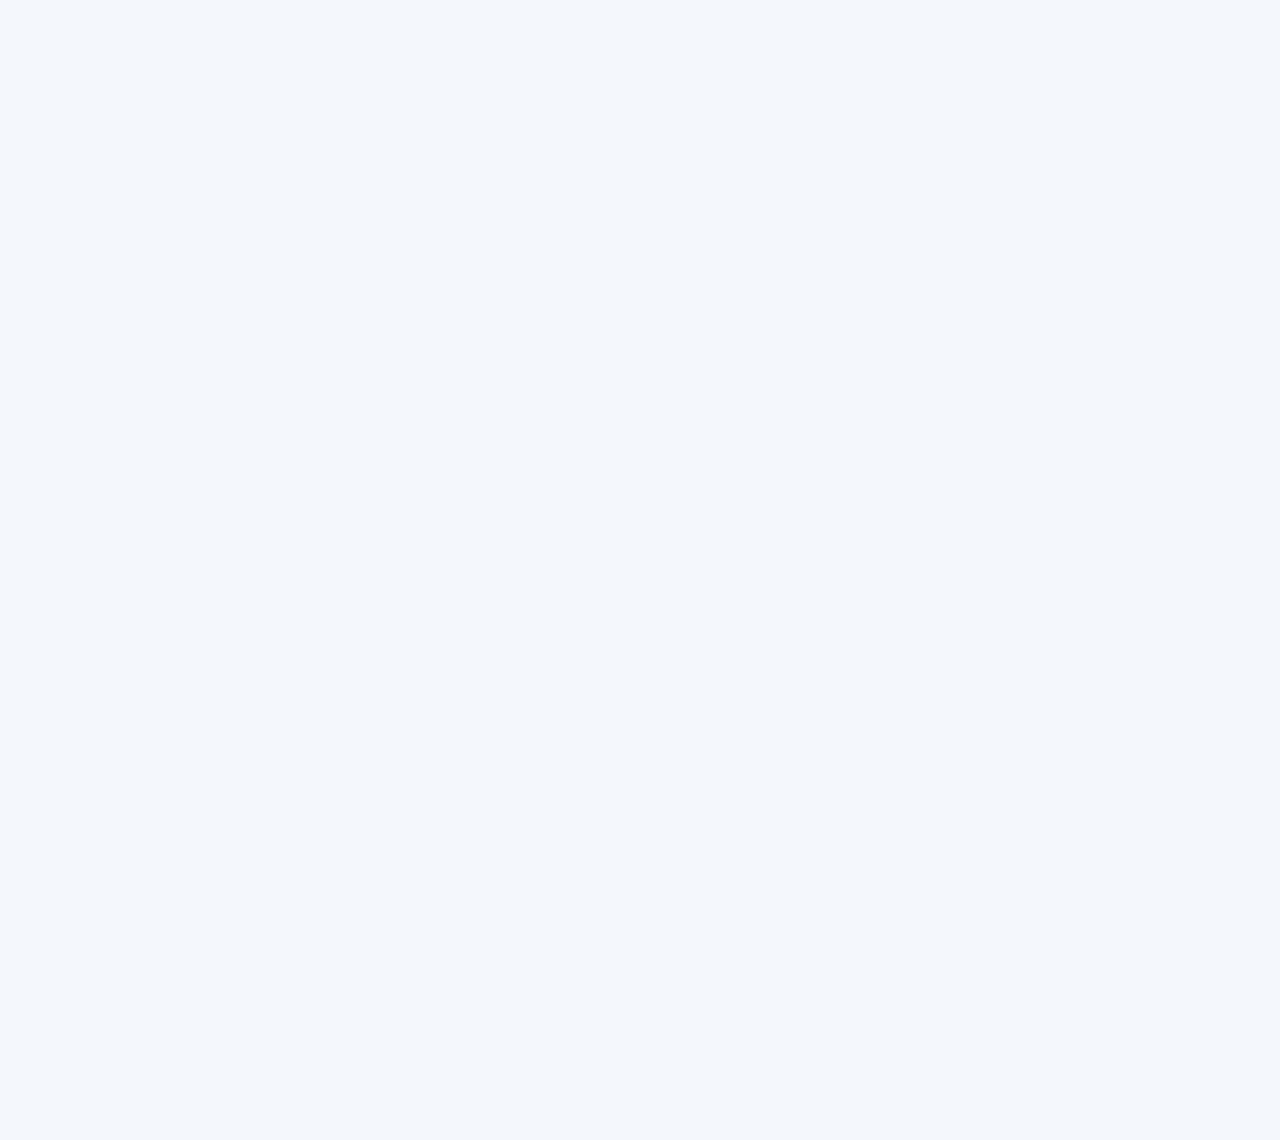
==== commit 986dfa8c: "첫 화면 로고 · 그림 · 왼쪽 메뉴 틀(판 2026-11-13.6) Co-Authored-By: Claude Fable 5.2 <noreply@anthropic.com>" ====
--- a/index.html
+++ b/index.html
@@ -22,9 +22,9 @@
 <link rel="stylesheet" href="css/app.css">
 <!-- auth-kit: 로그인 전에는 도구 화면을 감춘다(js/auth.js 가 판정 뒤 푼다) -->
 <script>document.documentElement.classList.add('auth-lock')</script>
-<link rel="stylesheet" href="css/auth.css?v=2026-11-13.1">
-<link rel="stylesheet" href="css/board.css?v=2026-11-13.1">
-<link rel="stylesheet" href="css/kit-build.css?v=2026-11-13.1">
+<link rel="stylesheet" href="css/auth.css?v=2026-11-13.6">
+<link rel="stylesheet" href="css/board.css?v=2026-11-13.6">
+<link rel="stylesheet" href="css/kit-build.css?v=2026-11-13.6">
 <!-- /auth-kit -->
 </head>
 <body>
@@ -193,11 +193,11 @@
 <script src="js/report.js"></script>
 <script src="js/app.js"></script>
 <!-- auth-kit: 로그인 · 사용 신청 · 승인 · 게시판(키트 정본 data10-00/kit/auth, 적용 build-2611-00/tools/kit) -->
-<script src="vendor/supabase.js?v=2026-11-13.1"></script>
-<script src="js/auth-config.js?v=2026-11-13.1"></script>
-<script src="js/kit-build.js?v=2026-11-13.1"></script>
-<script src="js/board.js?v=2026-11-13.1"></script>
-<script src="js/auth.js?v=2026-11-13.1"></script>
+<script src="vendor/supabase.js?v=2026-11-13.6"></script>
+<script src="js/auth-config.js?v=2026-11-13.6"></script>
+<script src="js/kit-build.js?v=2026-11-13.6"></script>
+<script src="js/board.js?v=2026-11-13.6"></script>
+<script src="js/auth.js?v=2026-11-13.6"></script>
 <!-- /auth-kit -->
 </body>
 </html>
--- a/css/kit-build.css
+++ b/css/kit-build.css
@@ -1,8 +1,37 @@
-/* build-2611 과제용 — 로그인 키트를 여러 쪽짜리 정적 화면에 맞춘다(정본 build-2611-00/tools/kit/kit-build.css) */
+/* build-2611 과제용 — 로그인 키트를 여러 쪽짜리 정적 화면에 맞춘다(정본 build-2611-00/tools/kit/kit-build.css)
+   로그인 뒤 틀은 마산(data10) 과제와 같다: 왼쪽 메뉴(과제 메뉴 + 「도움 · 관리」) · 위쪽 계정 줄 · 본문. */
 [hidden]{display:none !important;}
-.kit-bar{display:none;}
-.kit-shell .kit-bar{display:flex; justify-content:flex-end; align-items:center; flex-wrap:wrap; gap:6px 10px; max-width:1320px; margin:0 auto; padding:6px 20px; min-height:0; font-size:13.5px; position:relative; z-index:5;}
-.kit-shell .kit-bar .auth-chip{margin-left:auto; flex-wrap:wrap; justify-content:flex-end; max-width:100%;}
+.kit-bar{display:flex; justify-content:flex-end; align-items:center; flex-wrap:wrap; gap:6px 10px; max-width:1320px; margin:0 auto; padding:8px 20px; min-height:0; font-size:13.5px; position:relative; z-index:5;}
+.kit-bar .auth-chip{margin-left:auto; flex-wrap:wrap; justify-content:flex-end; max-width:100%;}
 .kit-shell.kit-page-on header.hero{display:none;}
 #kitPage{max-width:1320px; margin:0 auto; padding:8px 20px 40px; min-width:0;}
-@media print{ .kit-bar{display:none !important;} }
+
+/* 과제 스타일이 태그 이름(nav · aside)에 건 규칙이 키트 화면으로 새지 않게 한다(09 · 10) */
+#authGate nav.hp-links,#kitPage nav.kp-toc{flex-direction:row; flex-wrap:wrap;}
+
+/* 왼쪽 메뉴 — 위쪽 메뉴(.topnav)의 이름표와 목록을 옮겨 온 것 */
+.kit-has-side nav.topnav{display:none;}
+.kit-has-side body{padding-top:0;}
+.kit-has-side .hero{margin-top:0;}
+.kit-side{background:linear-gradient(180deg,#12305c 0%,#0c2244 100%); color:#e8eef7; padding:12px 14px; display:flex; flex-wrap:wrap; align-items:center; gap:6px 14px;}
+.kit-side .topnav-brand{display:block; min-height:0; color:#fff; font-weight:800; font-size:15.5px; line-height:1.35; text-decoration:none; padding:4px 4px;}
+.kit-side .topnav-brand small{display:block; margin:2px 0 0; font-weight:400; font-size:11.5px; opacity:.7;}
+.kit-side #nav{list-style:none; margin:0; padding:0; display:flex; flex-direction:row; flex-wrap:wrap; gap:2px; overflow:visible; flex:1 1 auto; min-width:0;}
+.kit-side #nav li{margin:0; padding:0; min-width:0;}
+.kit-side #nav a{display:flex; align-items:center; justify-content:flex-start; text-align:left; min-height:38px; padding:0 12px; border:0; border-radius:10px; color:rgba(232,238,247,.82); text-decoration:none; font-size:14px; font-weight:600; white-space:nowrap;}
+.kit-side #nav a:hover{background:rgba(255,255,255,.07); color:#fff;}
+.kit-side #nav a.active,.kit-side #nav a[aria-current="page"]{background:rgba(64,126,201,.55); color:#fff; box-shadow:inset 3px 0 0 #ffb347;}
+.kit-shell.kit-page-on .kit-side #nav a.active,.kit-shell.kit-page-on .kit-side #nav a[aria-current="page"]{background:transparent; box-shadow:none; color:rgba(232,238,247,.82);}
+.kit-side .kit-nav{flex:1 1 100%; flex-direction:row; flex-wrap:wrap; align-items:center; margin-top:4px; padding-top:8px;}
+.kit-side .kit-nav-t{margin:0 6px 0 0; padding:0 4px;}
+@media (min-width:1000px){
+  .kit-has-side body{padding-left:248px;}
+  .kit-side{position:fixed; left:0; top:0; bottom:0; width:248px; z-index:40; overflow-y:auto; flex-direction:column; flex-wrap:nowrap; align-items:stretch; gap:0; padding:18px 12px 16px;}
+  .kit-side .topnav-brand{padding:4px 12px 14px; margin-bottom:10px; border-bottom:1px solid rgba(255,255,255,.1);}
+  .kit-side #nav{flex-direction:column; flex-wrap:nowrap; flex:0 0 auto; align-items:stretch;}
+  .kit-side #nav a{min-height:42px; font-size:14.5px; white-space:normal;}
+  .kit-side .kit-nav{flex:0 0 auto; flex-direction:column; flex-wrap:nowrap; align-items:stretch; margin-top:14px; padding-top:12px;}
+  .kit-side .kit-nav-t{margin:0 0 4px; padding:0 12px;}
+  .kit-has-side section,.kit-has-side [id]{scroll-margin-top:16px;}
+}
+@media print{ .kit-bar,.kit-side{display:none !important;} .kit-has-side body{padding-left:0;} }
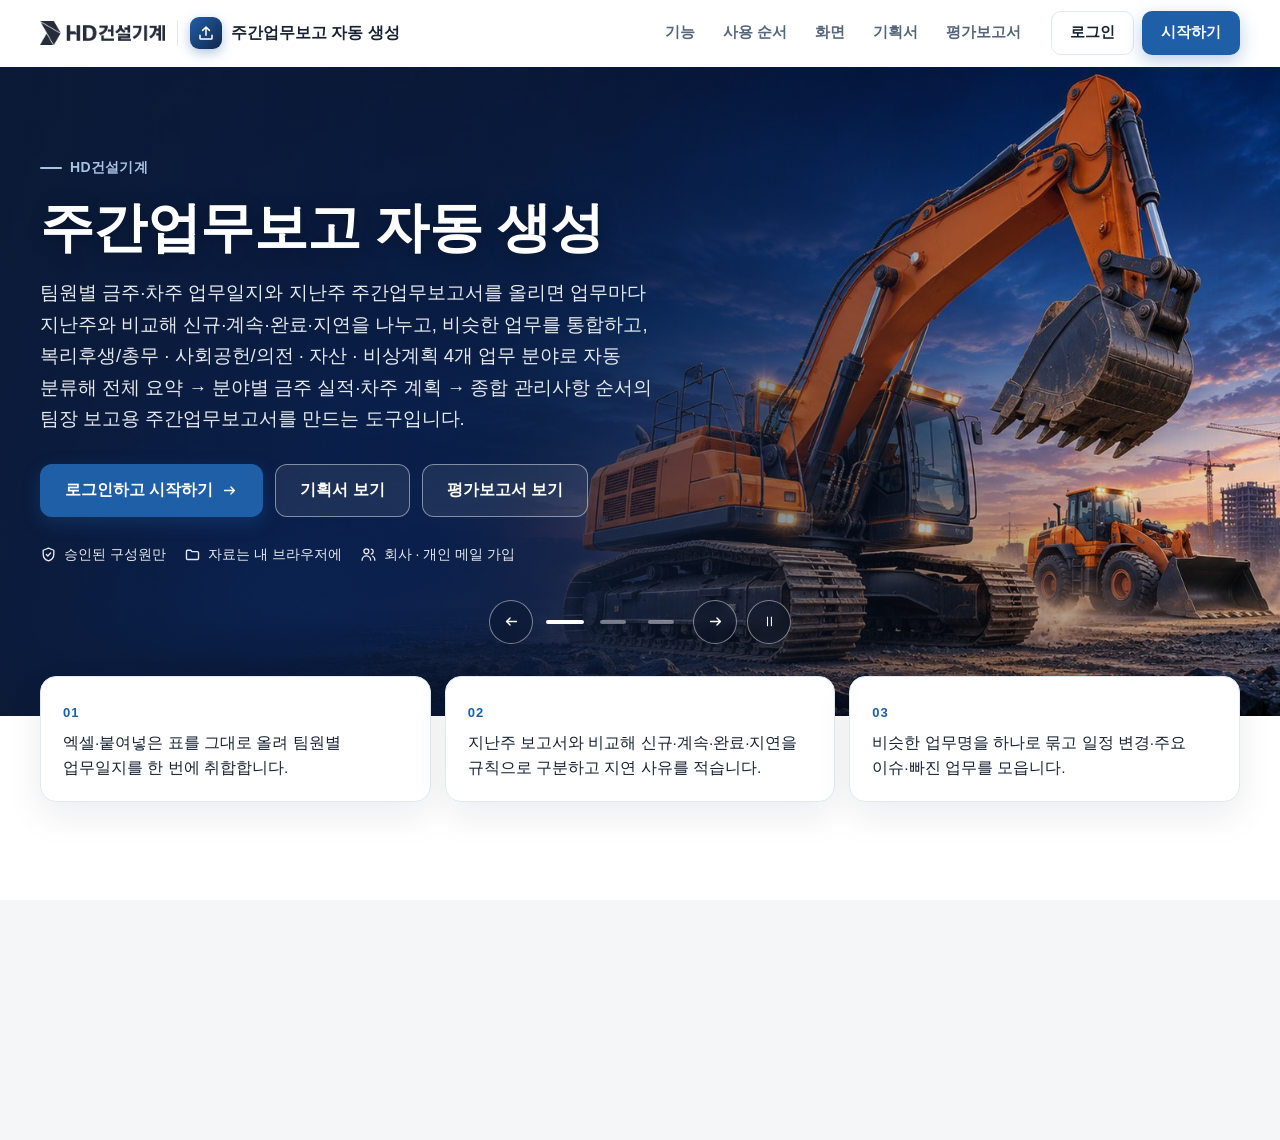
==== commit f6af9570: "첫 화면에 평가보고서 보기 · report.html Co-Authored-By: Claude Fable 5.2 <noreply@anthropic.com>" ====
--- a/index.html
+++ b/index.html
@@ -22,9 +22,9 @@
 <link rel="stylesheet" href="css/app.css">
 <!-- auth-kit: 로그인 전에는 도구 화면을 감춘다(js/auth.js 가 판정 뒤 푼다) -->
 <script>document.documentElement.classList.add('auth-lock')</script>
-<link rel="stylesheet" href="css/auth.css?v=2026-11-13.6">
-<link rel="stylesheet" href="css/board.css?v=2026-11-13.6">
-<link rel="stylesheet" href="css/kit-build.css?v=2026-11-13.6">
+<link rel="stylesheet" href="css/auth.css?v=2026-11-13.8">
+<link rel="stylesheet" href="css/board.css?v=2026-11-13.8">
+<link rel="stylesheet" href="css/kit-build.css?v=2026-11-13.8">
 <!-- /auth-kit -->
 </head>
 <body>
@@ -193,11 +193,11 @@
 <script src="js/report.js"></script>
 <script src="js/app.js"></script>
 <!-- auth-kit: 로그인 · 사용 신청 · 승인 · 게시판(키트 정본 data10-00/kit/auth, 적용 build-2611-00/tools/kit) -->
-<script src="vendor/supabase.js?v=2026-11-13.6"></script>
-<script src="js/auth-config.js?v=2026-11-13.6"></script>
-<script src="js/kit-build.js?v=2026-11-13.6"></script>
-<script src="js/board.js?v=2026-11-13.6"></script>
-<script src="js/auth.js?v=2026-11-13.6"></script>
+<script src="vendor/supabase.js?v=2026-11-13.8"></script>
+<script src="js/auth-config.js?v=2026-11-13.8"></script>
+<script src="js/kit-build.js?v=2026-11-13.8"></script>
+<script src="js/board.js?v=2026-11-13.8"></script>
+<script src="js/auth.js?v=2026-11-13.8"></script>
 <!-- /auth-kit -->
 </body>
 </html>
